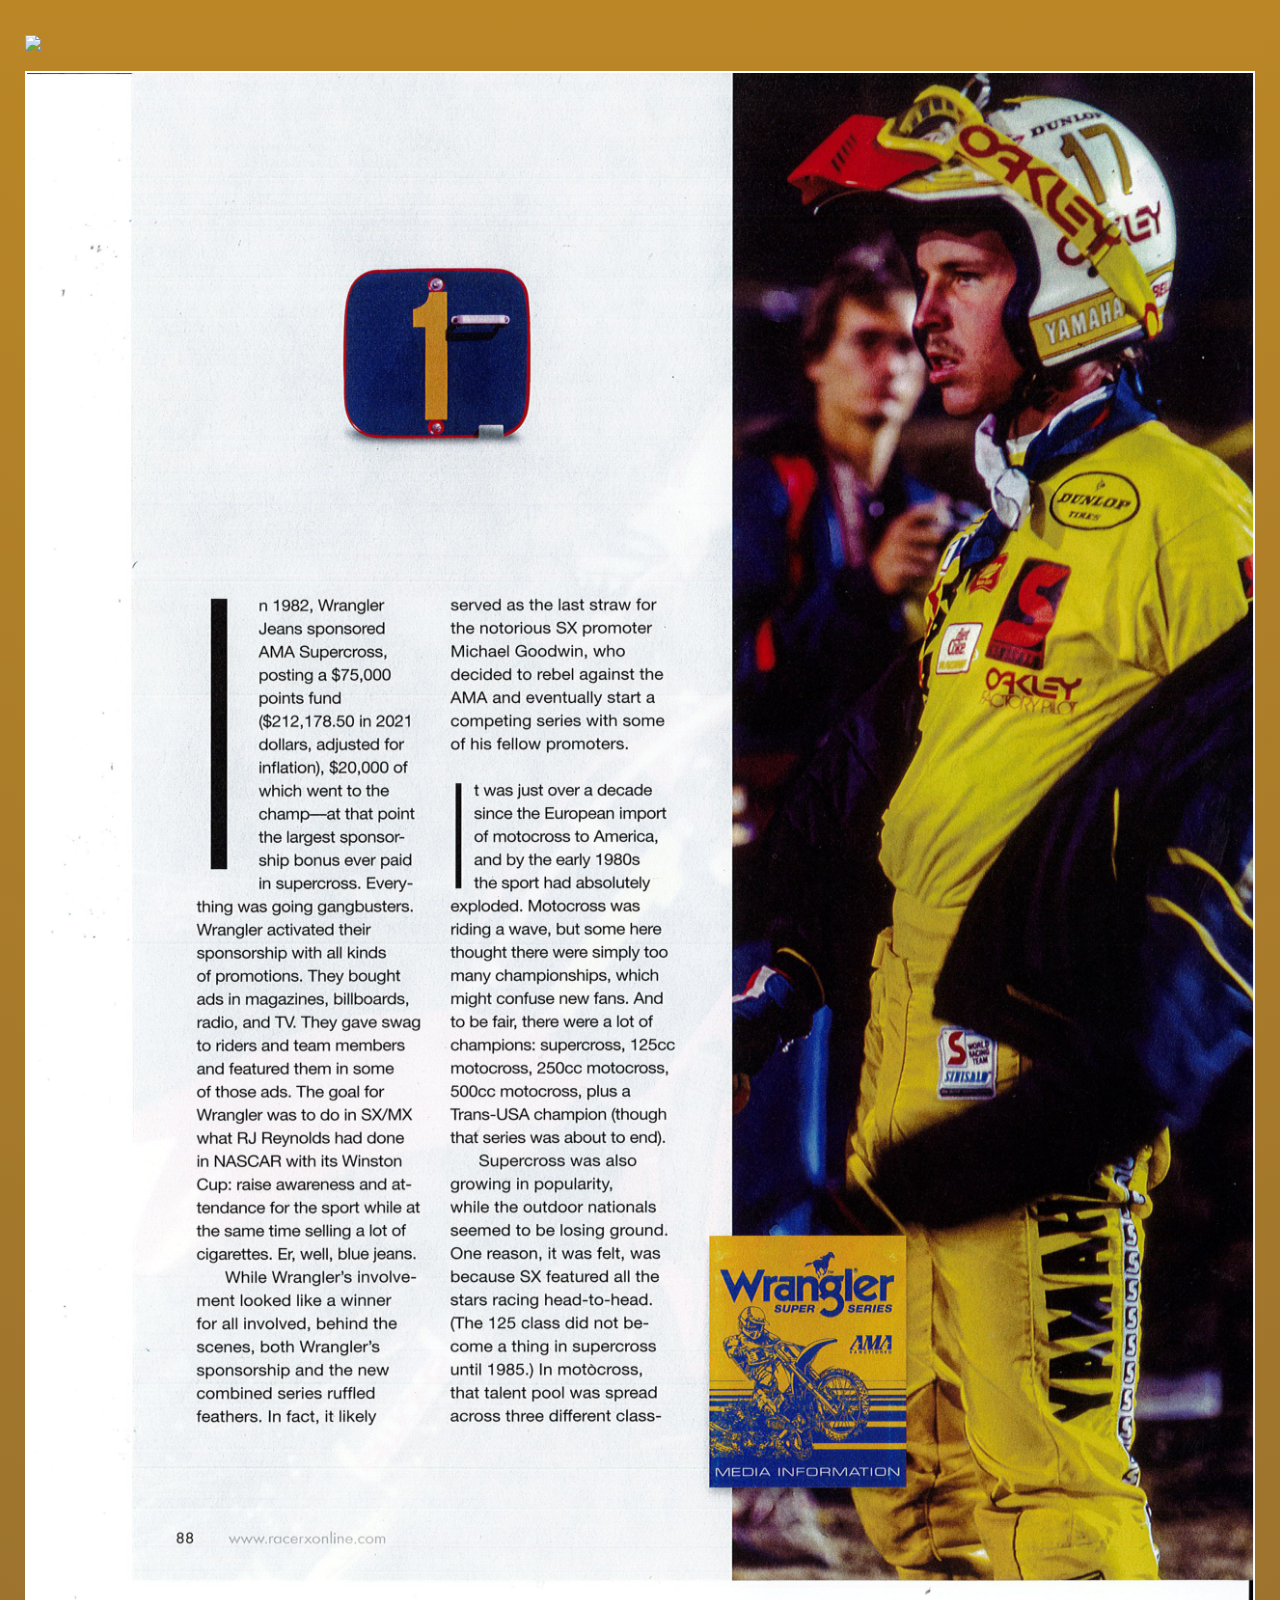
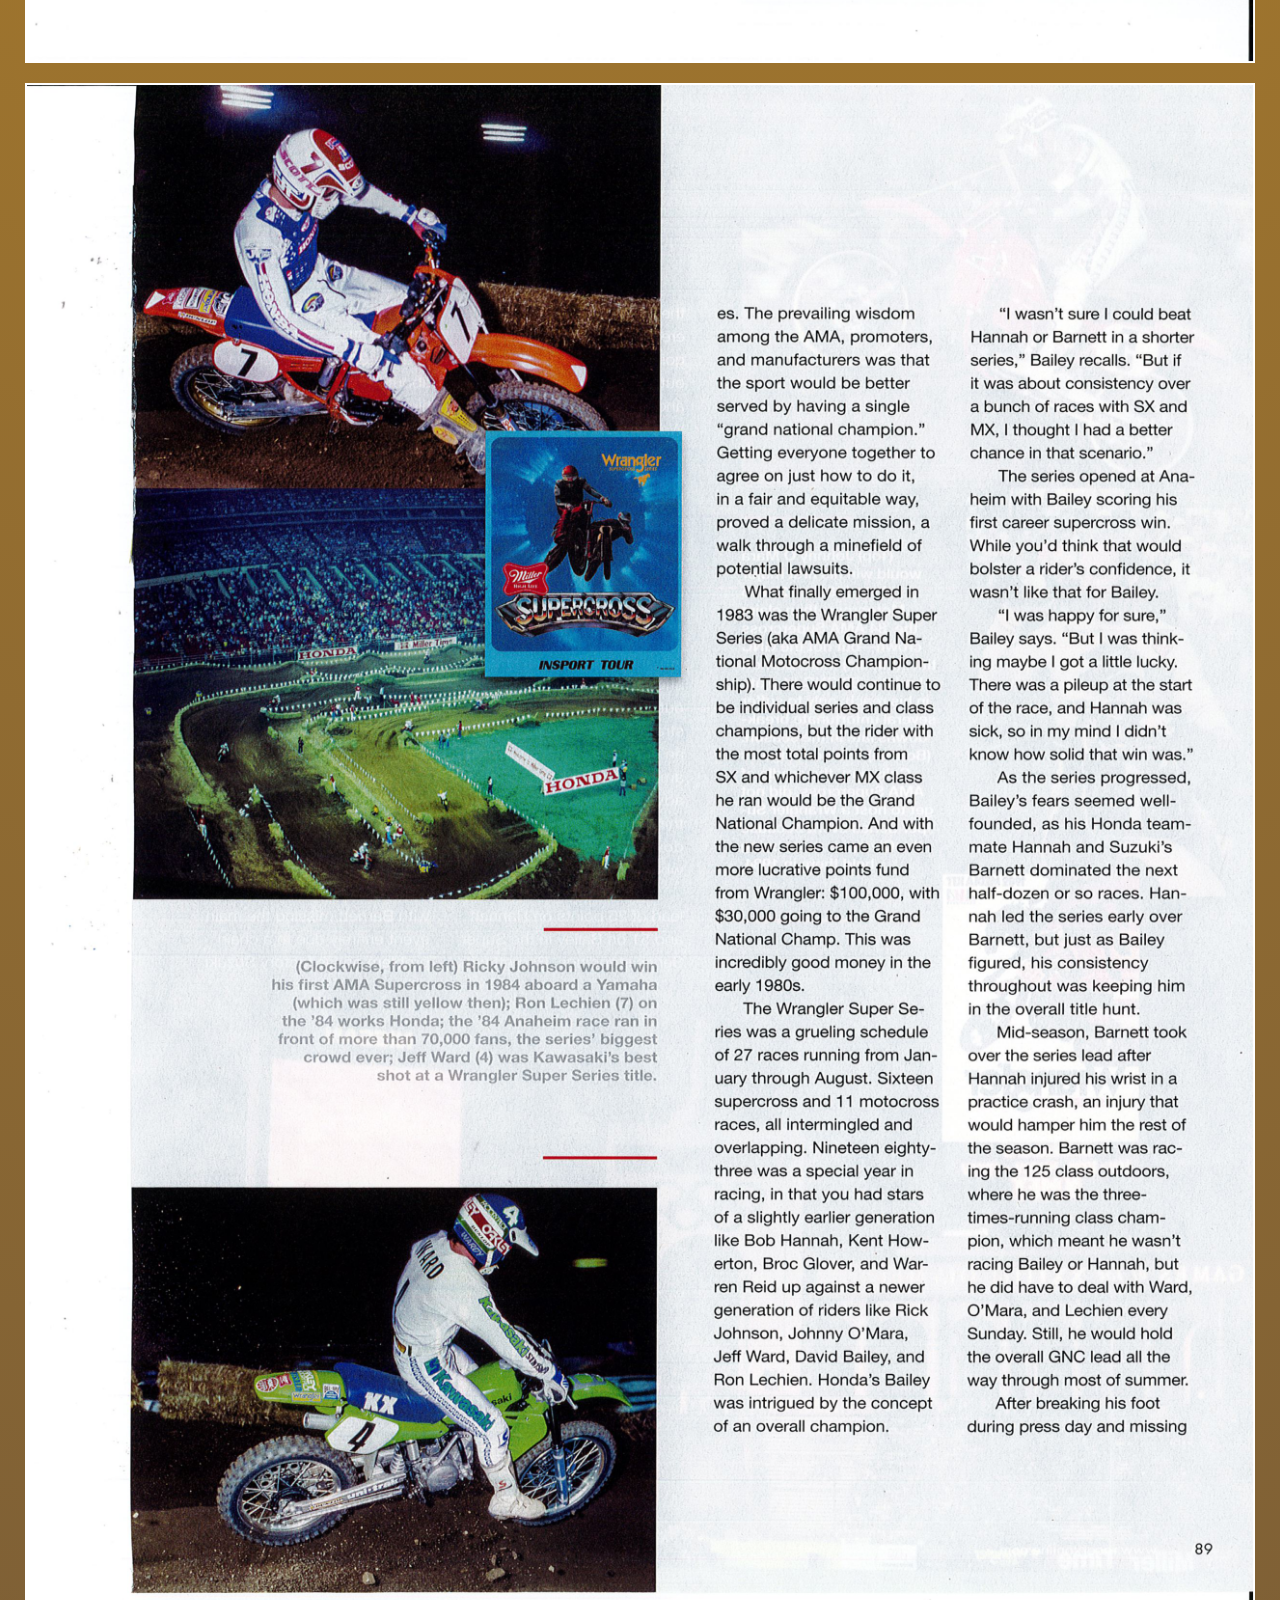
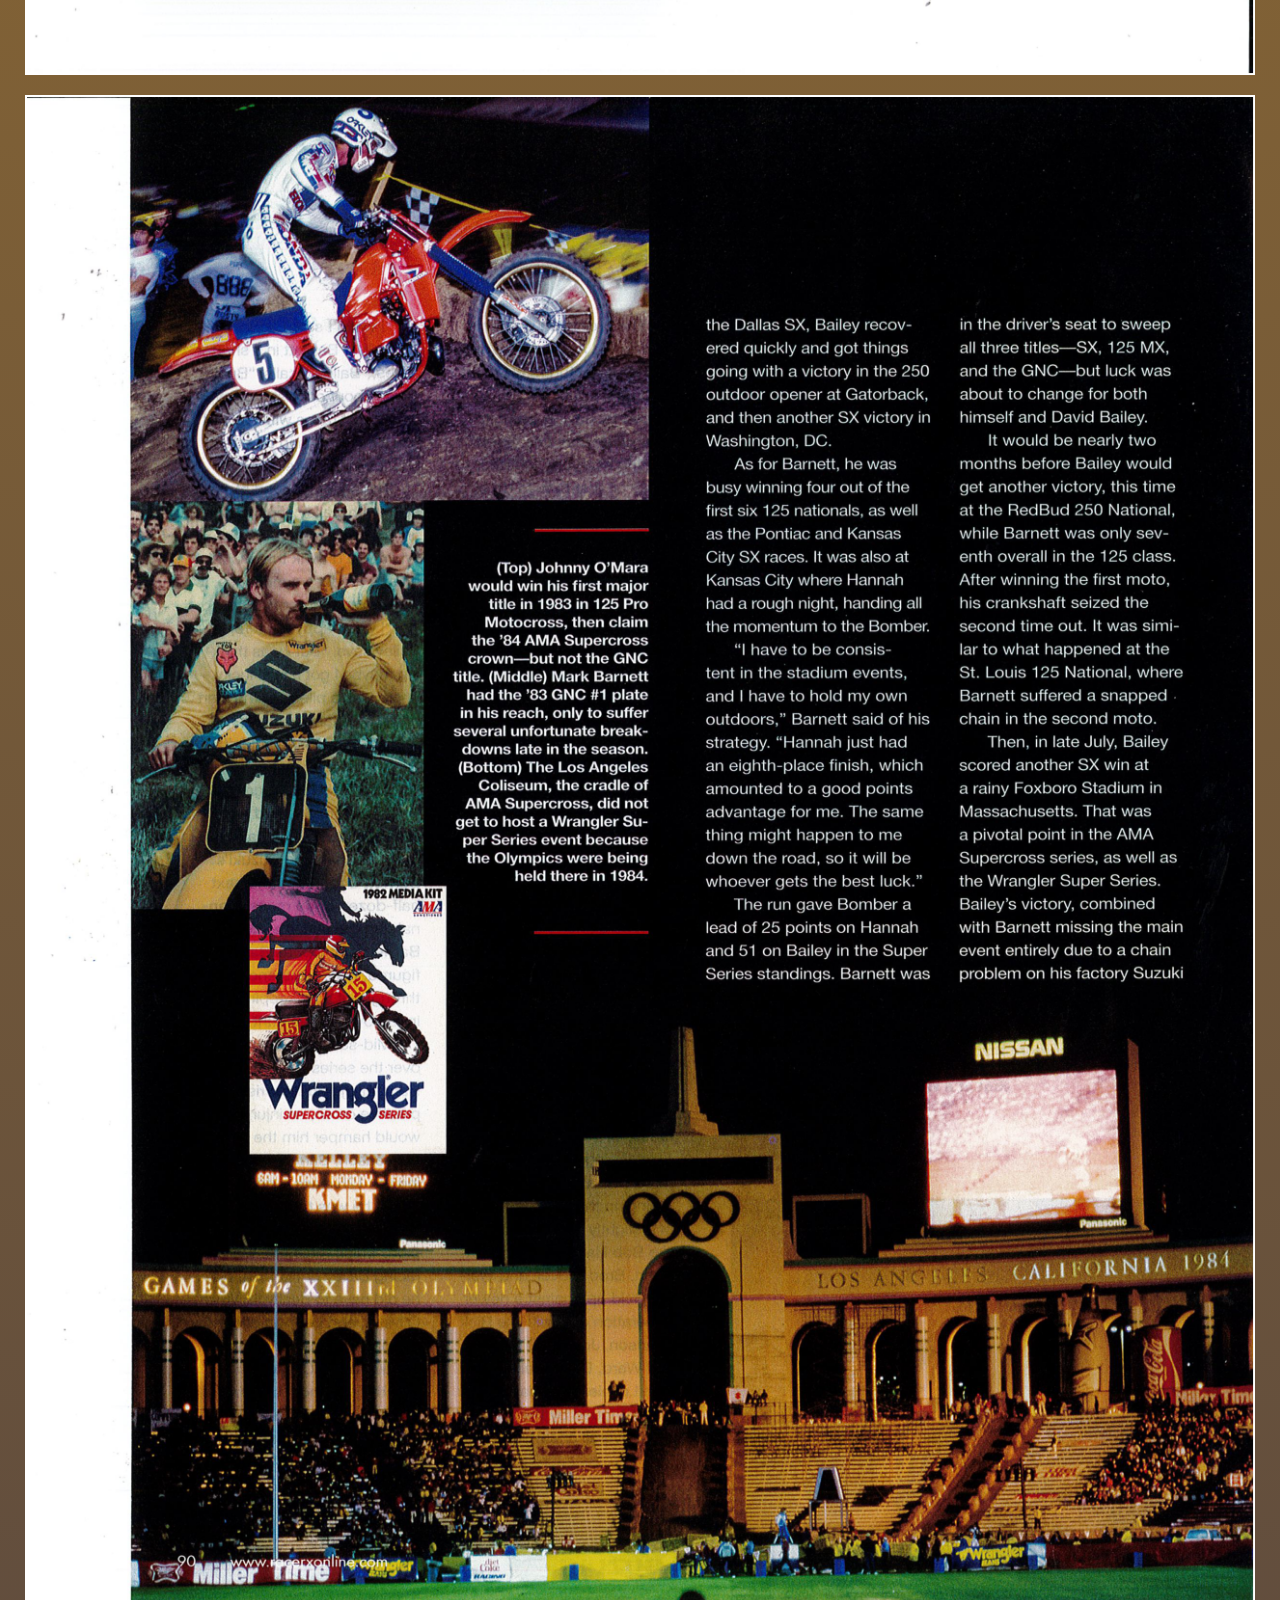
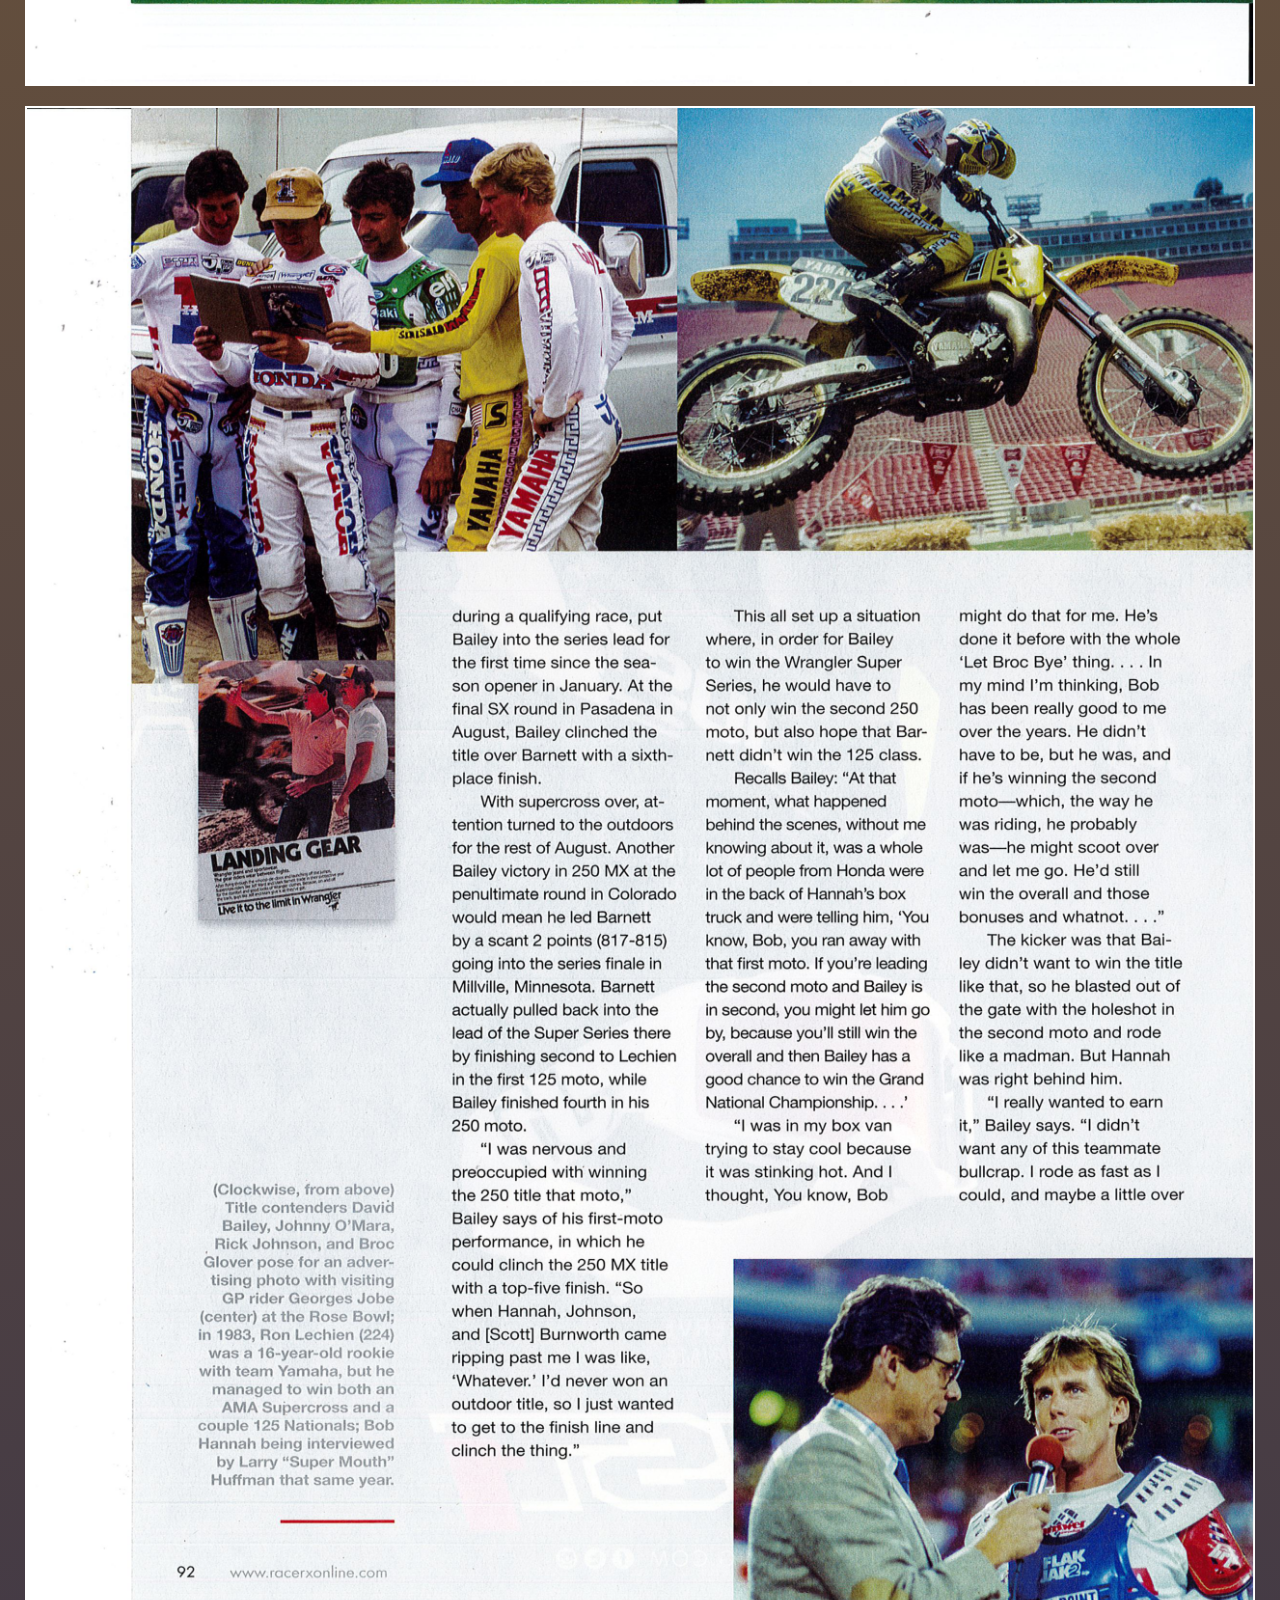
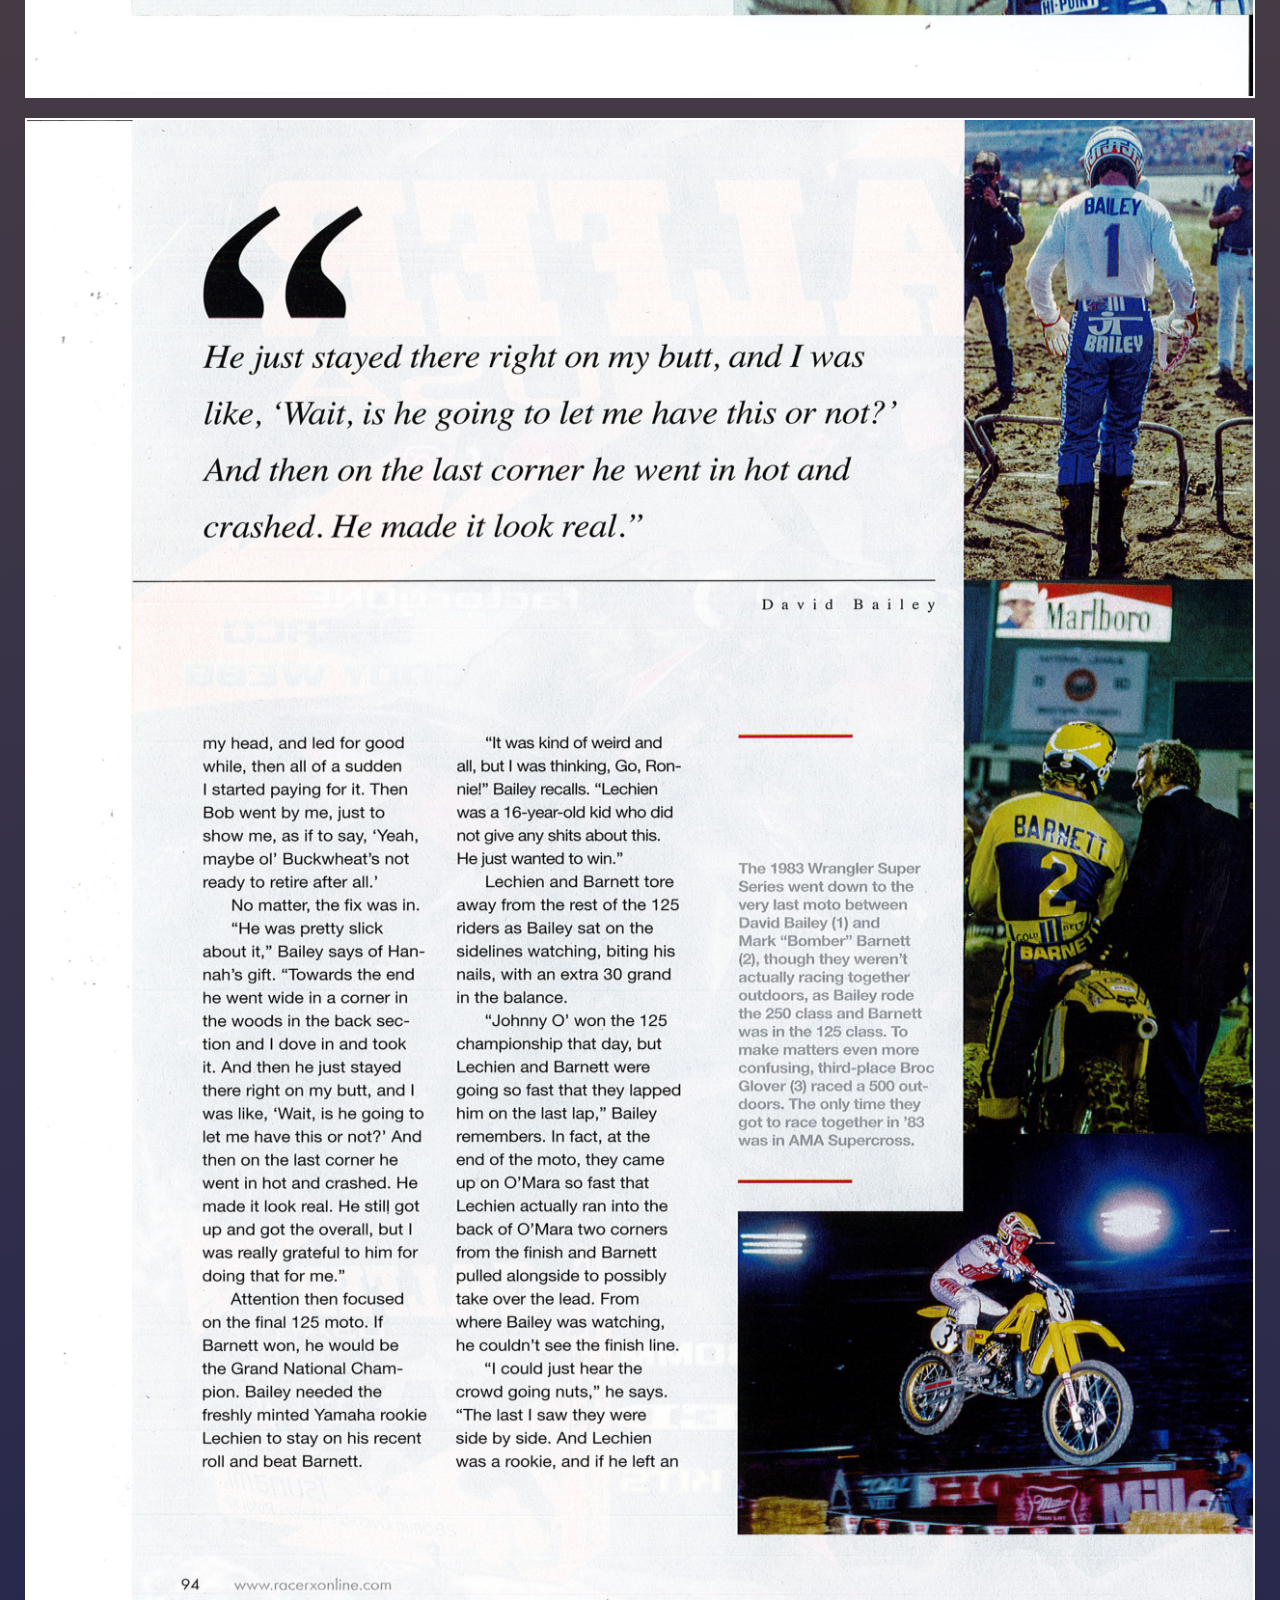
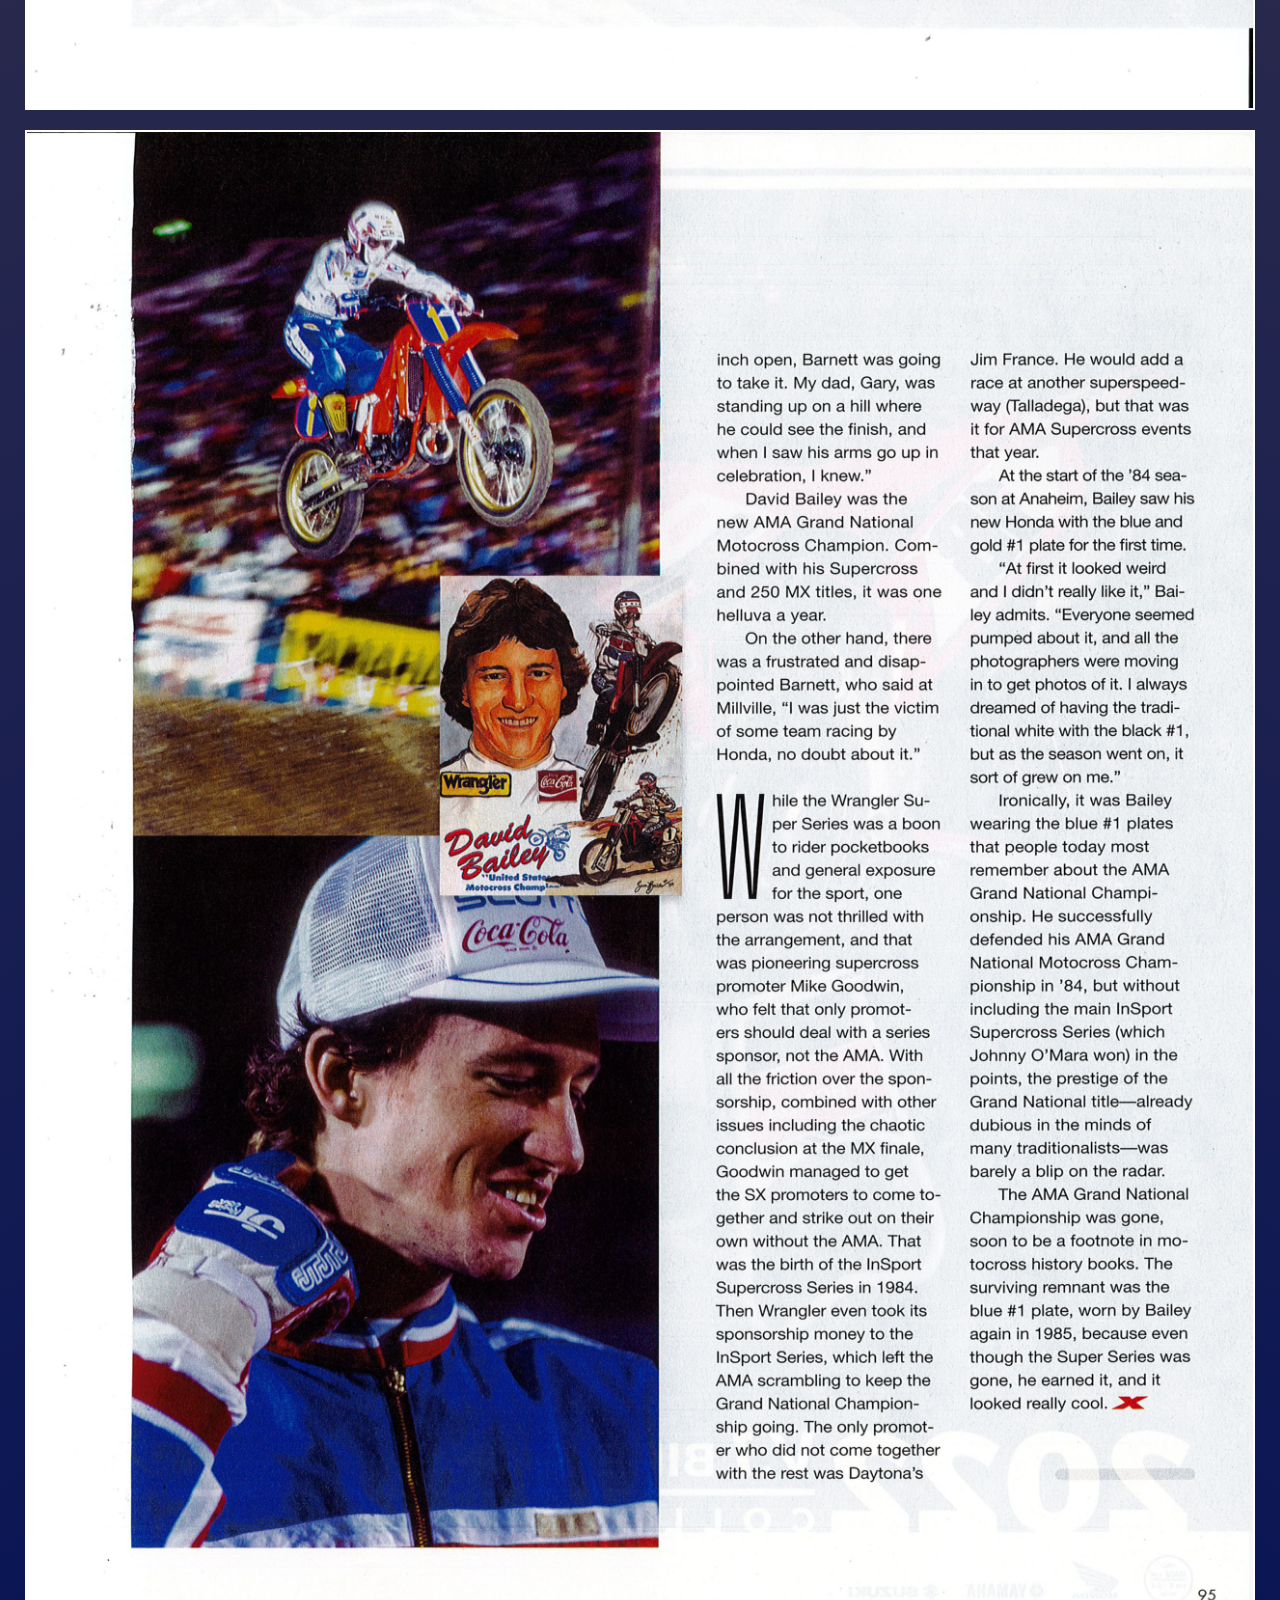
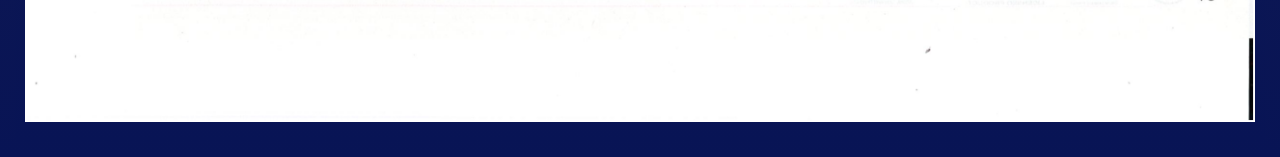
==== index.html @ da07538b "Possibly fixed background" ====
<!DOCTYPE html>
<html>


<head>
    <link rel="stylesheet" type="text/css" href="style.css">
    <meta name="viewport" content="width=device-width, initial-scale=1.0, viewport-fit=cover">
</head>

<body>
    <div class="image-container" id="imageContainer">
        <!-- <iframe src="Images/ScannedArticle.pdf" frameborder="0" width="100%" height="600px"></iframe> -->
        <img src="Images/ScannedArticle.png" loading="eager">
        <img src="Images/ScannedArticle-2.png" loading="eager">
        <img src="Images/ScannedArticle-4.png" loading="eager">
        <img src="Images/ScannedArticle-3.png" loading="lazy">
        <img src="Images/ScannedArticle-5.png" loading="lazy">
        <img src="Images/ScannedArticle-6.png" loading="lazy">
        <img src="Images/ScannedArticle-7.png" loading="lazy">
    </div>

</body>
---- style.css ----
/*make it so there are borders, and if it is used on computers, make it change the width if the pixels wide is greater than the pixels vert*/
html {
    font-size: 160%;
    font-family: Avenir, 'Open Sans', Helvetica;
    color: black;
    background: linear-gradient(to bottom, #BA8626, #081455);
    margin: 0;
    padding: 0;
}

body {
    margin: 15px;
    padding: 10px;
    display: flex;
    background: linear-gradient(to bottom, #BA8626, #081455);

}

.image-container {
    display: flex;
    flex-direction: column;
    width: 100%;
    align-items: center;

}

.image-container img {
    width: 100%;
    margin: 10px;
    /* border-style: groove;
    border-color: aqua; */
}

h1,
h2 {
    margin: 0;
    line-height: 1.2;
    color: SteelBlue;
    font-weight: 100;
}

h1 {
    font-size: 300%;
    text-align: center;
}

h2 {
    font-size: 120%;
    border-bottom: 2px solid;
    padding-bottom: 1rem;
}

* {
    box-sizing: border-box;
}
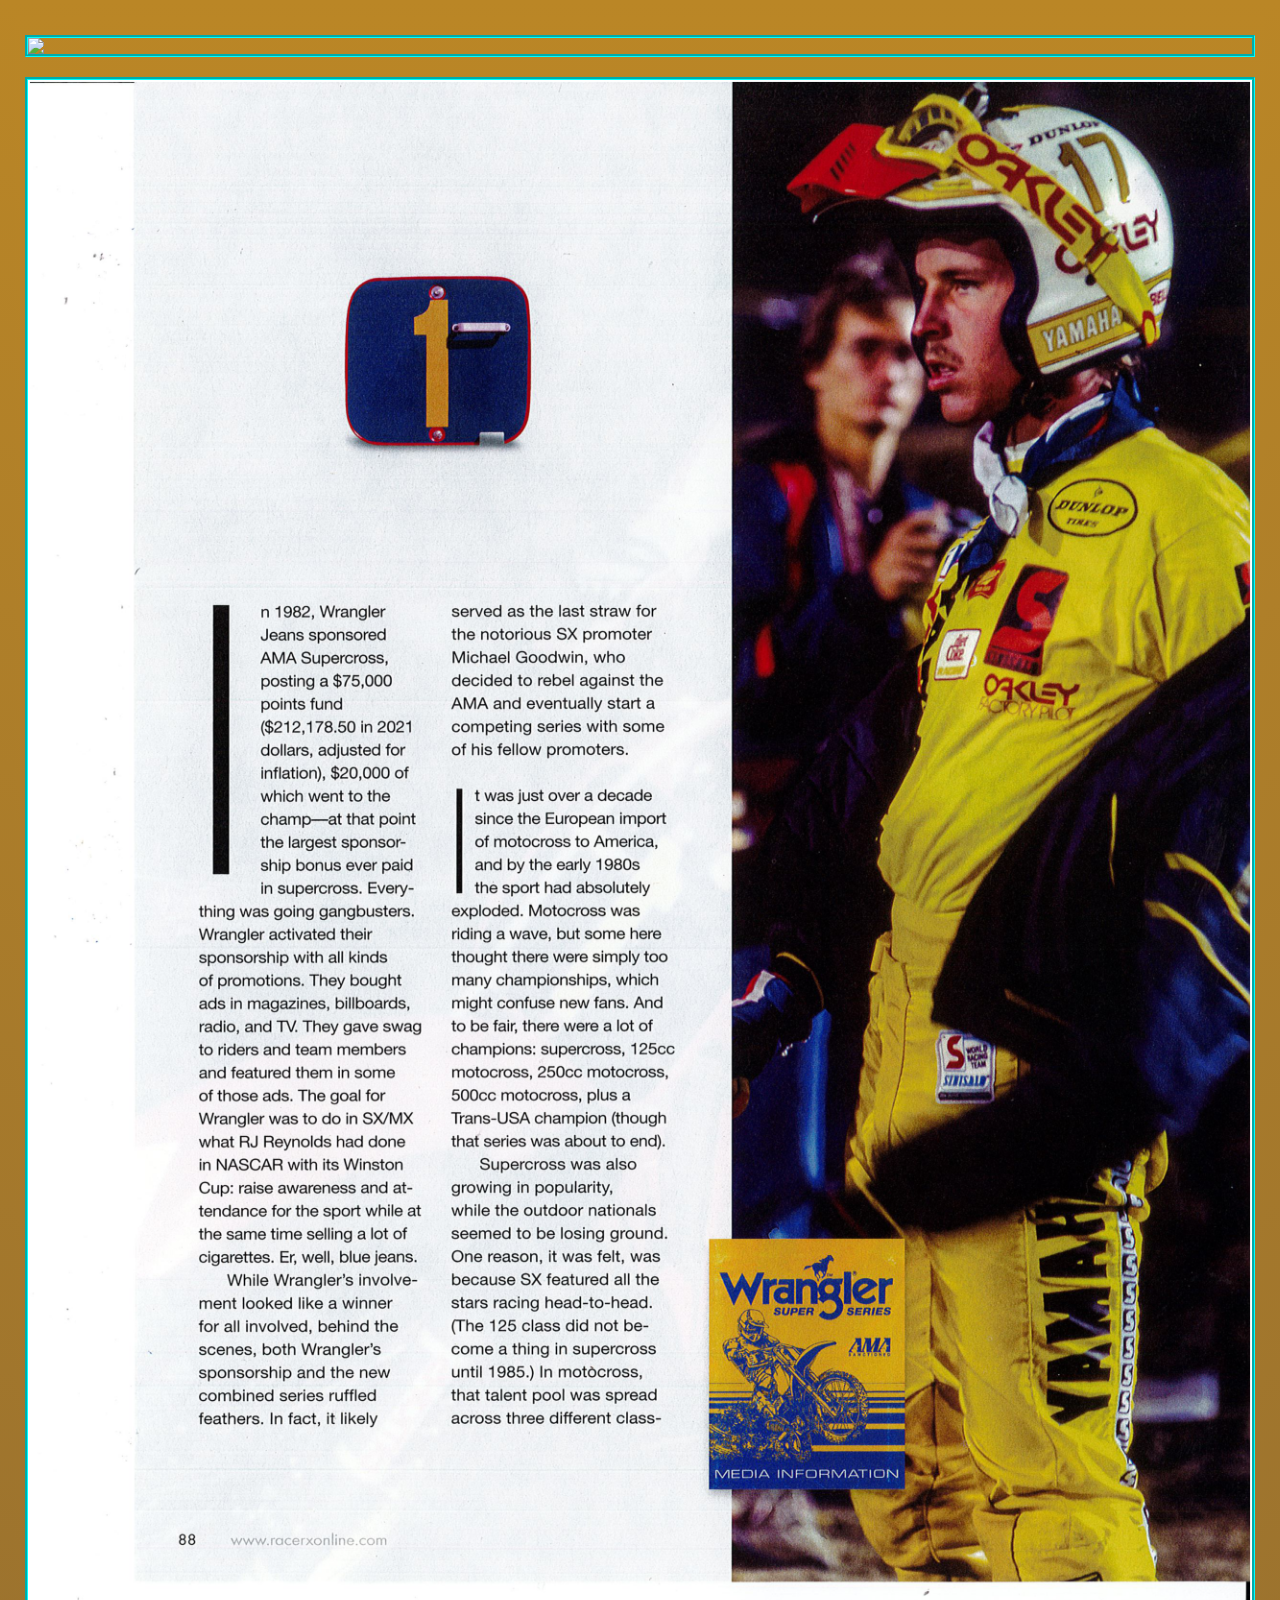
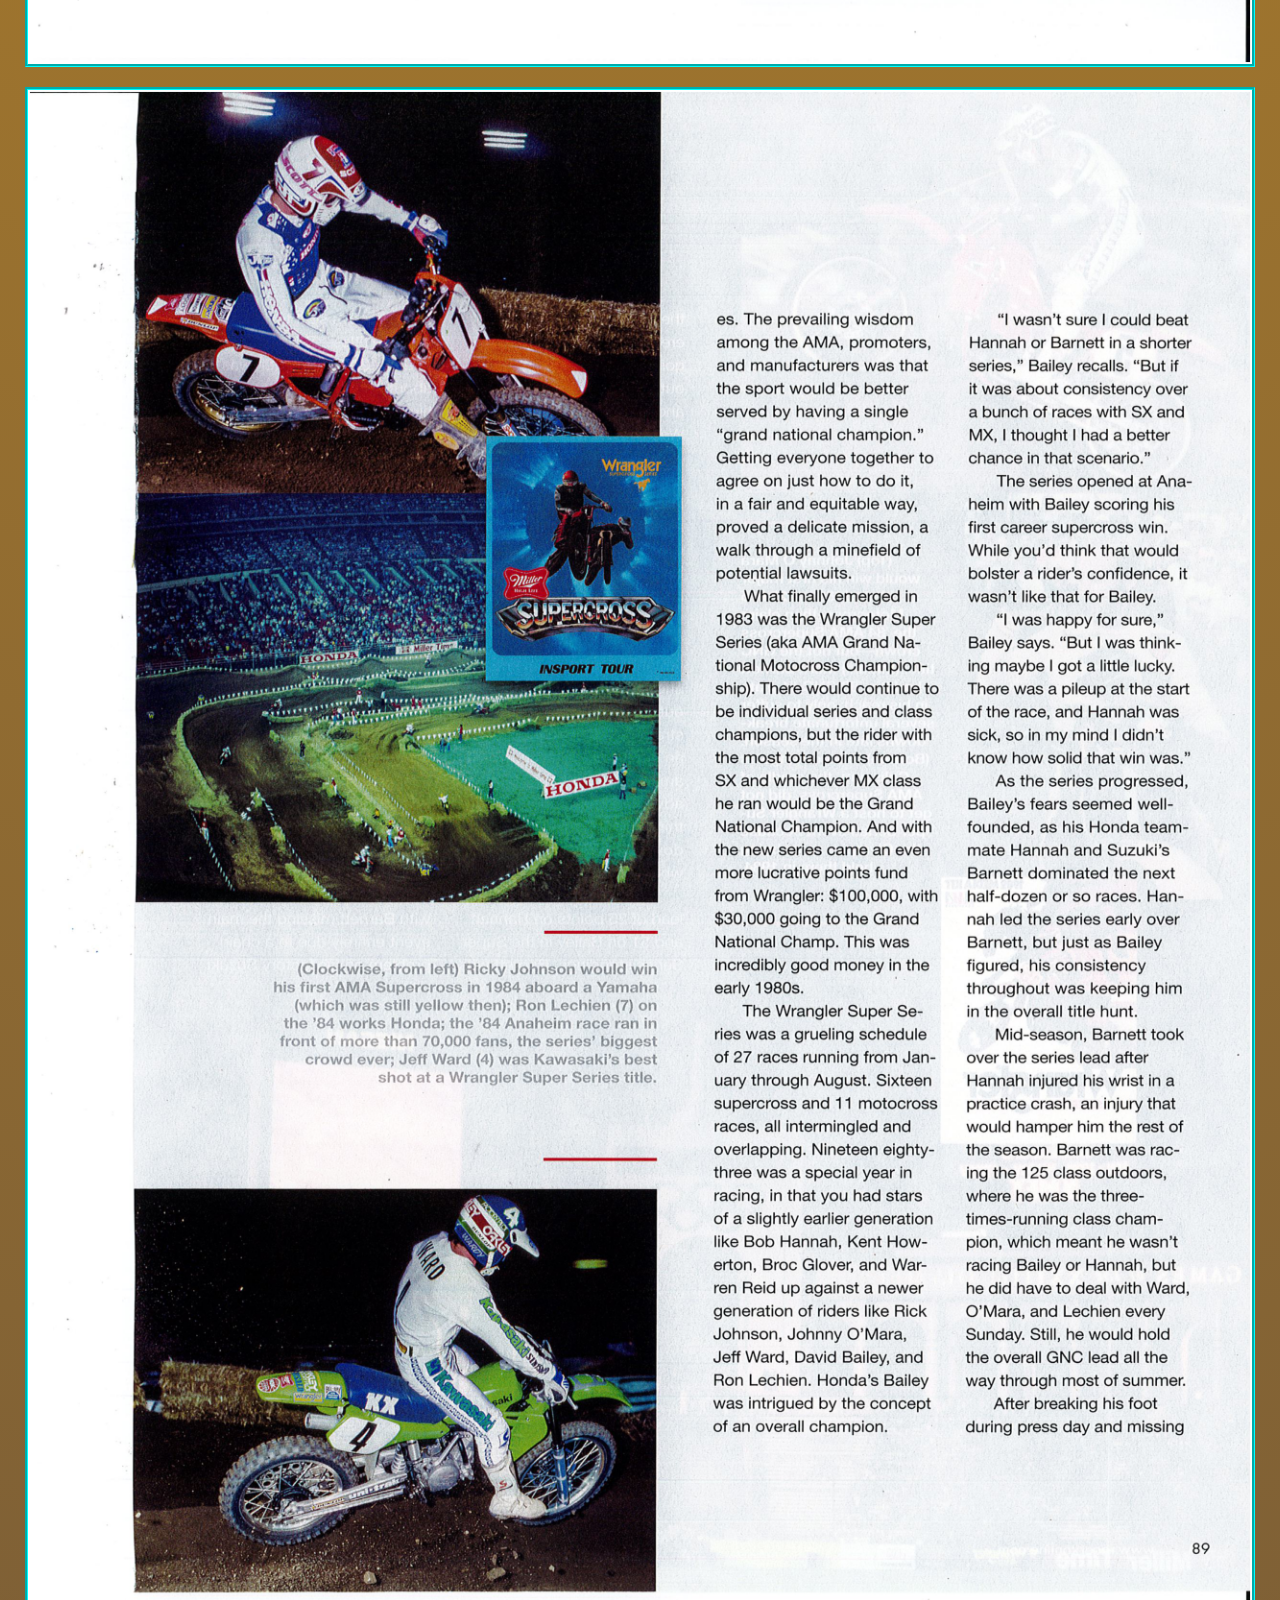
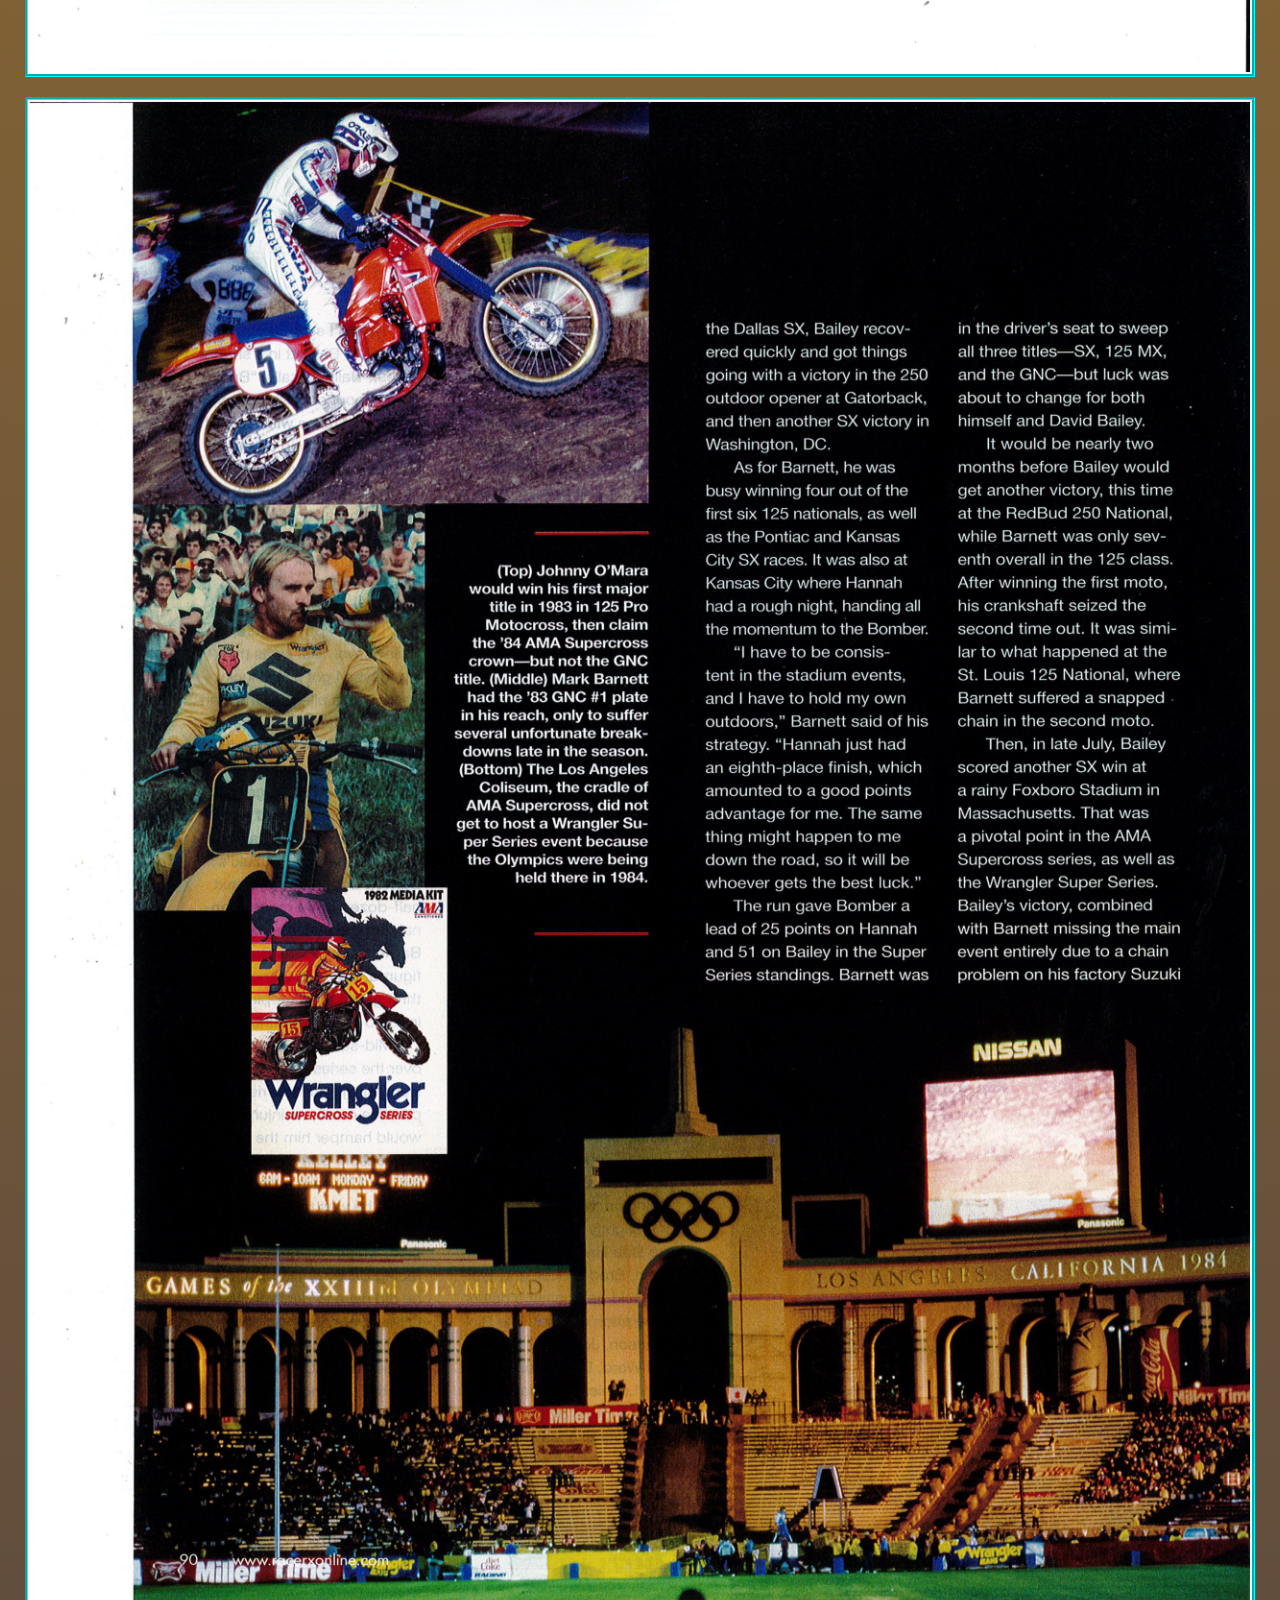
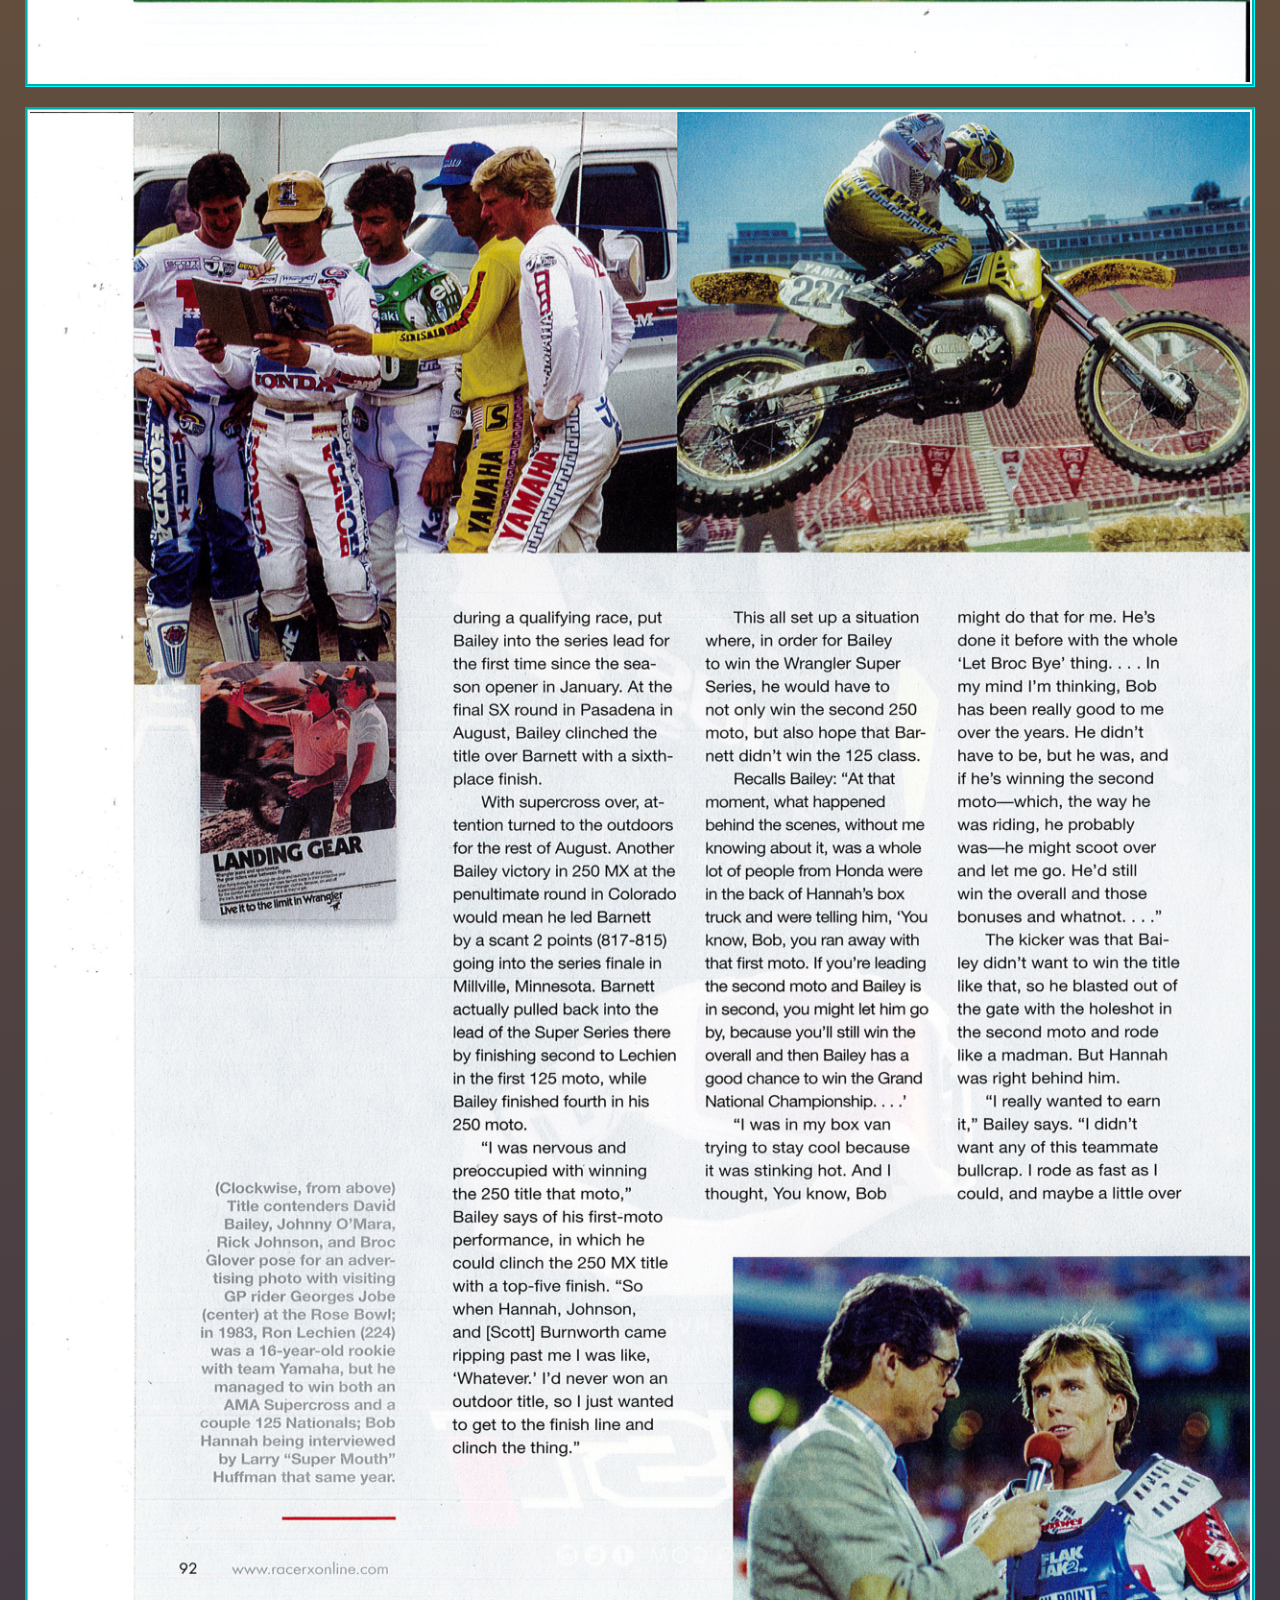
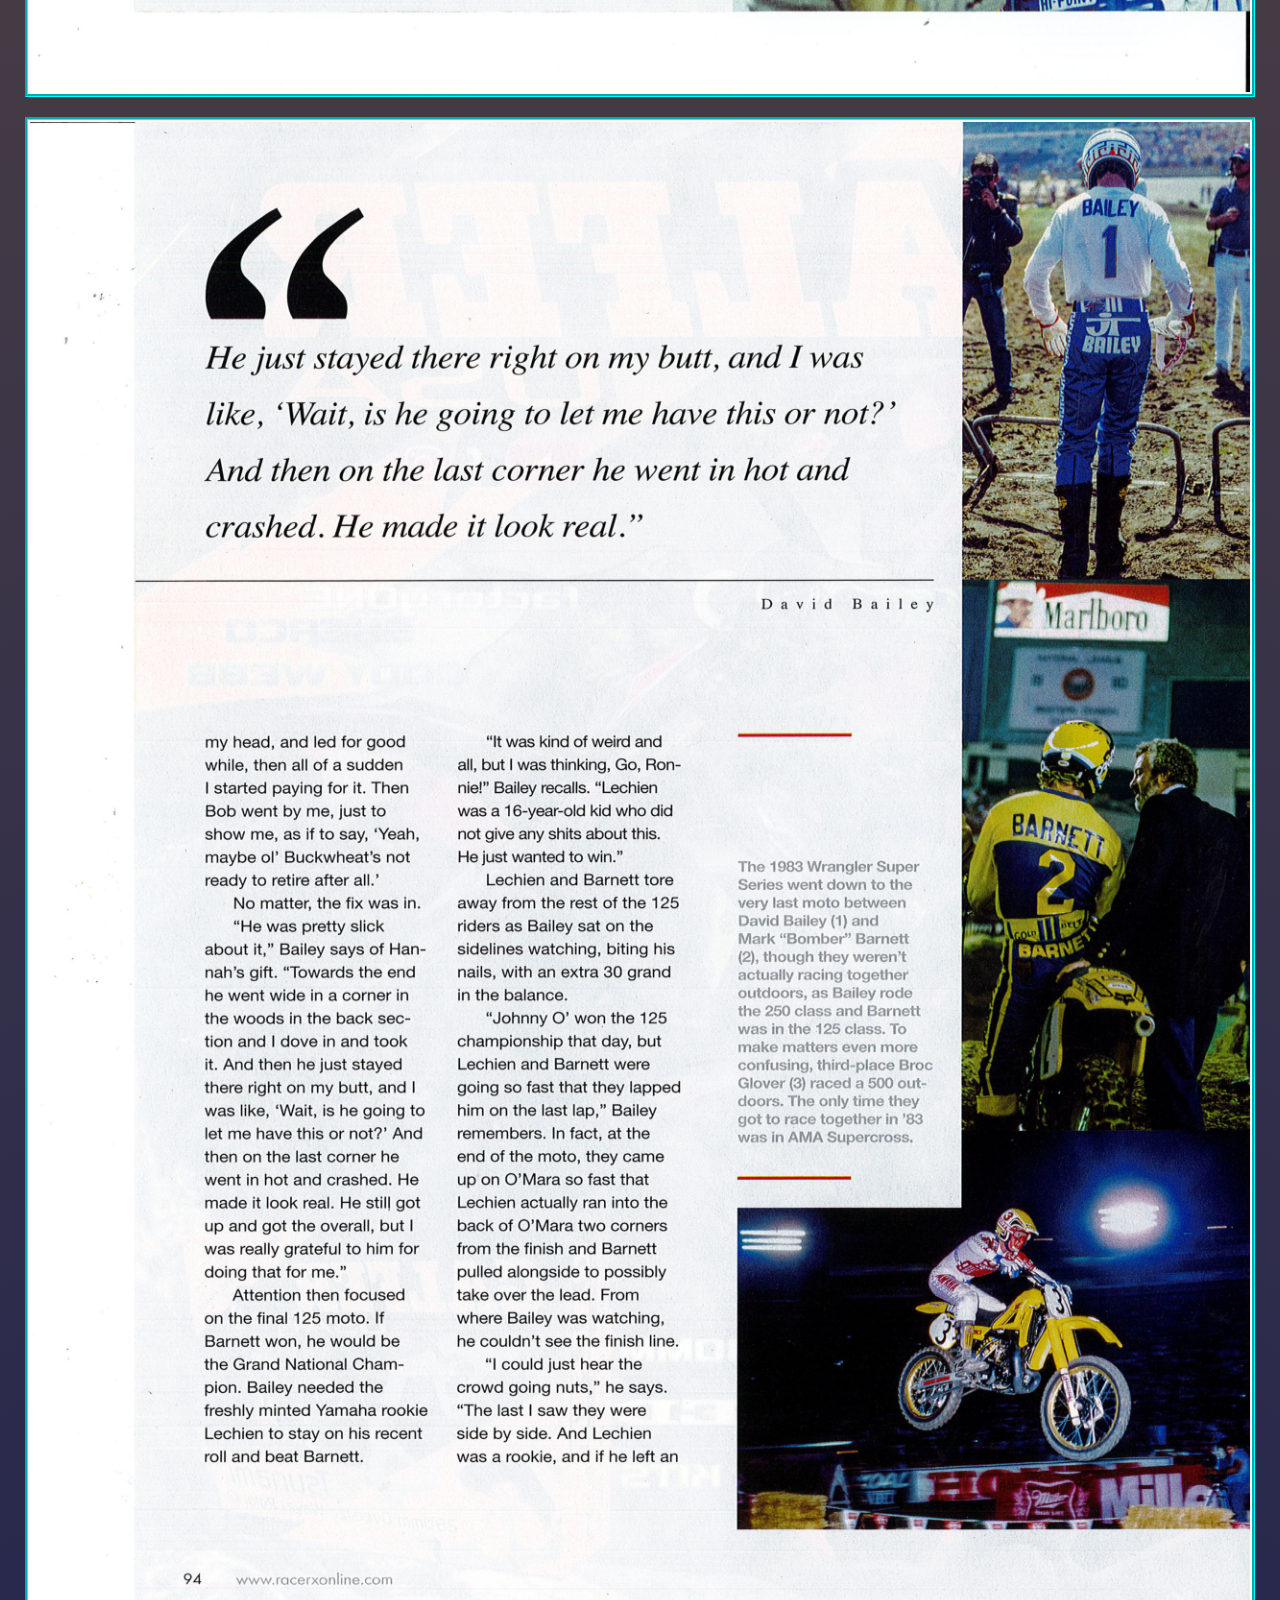
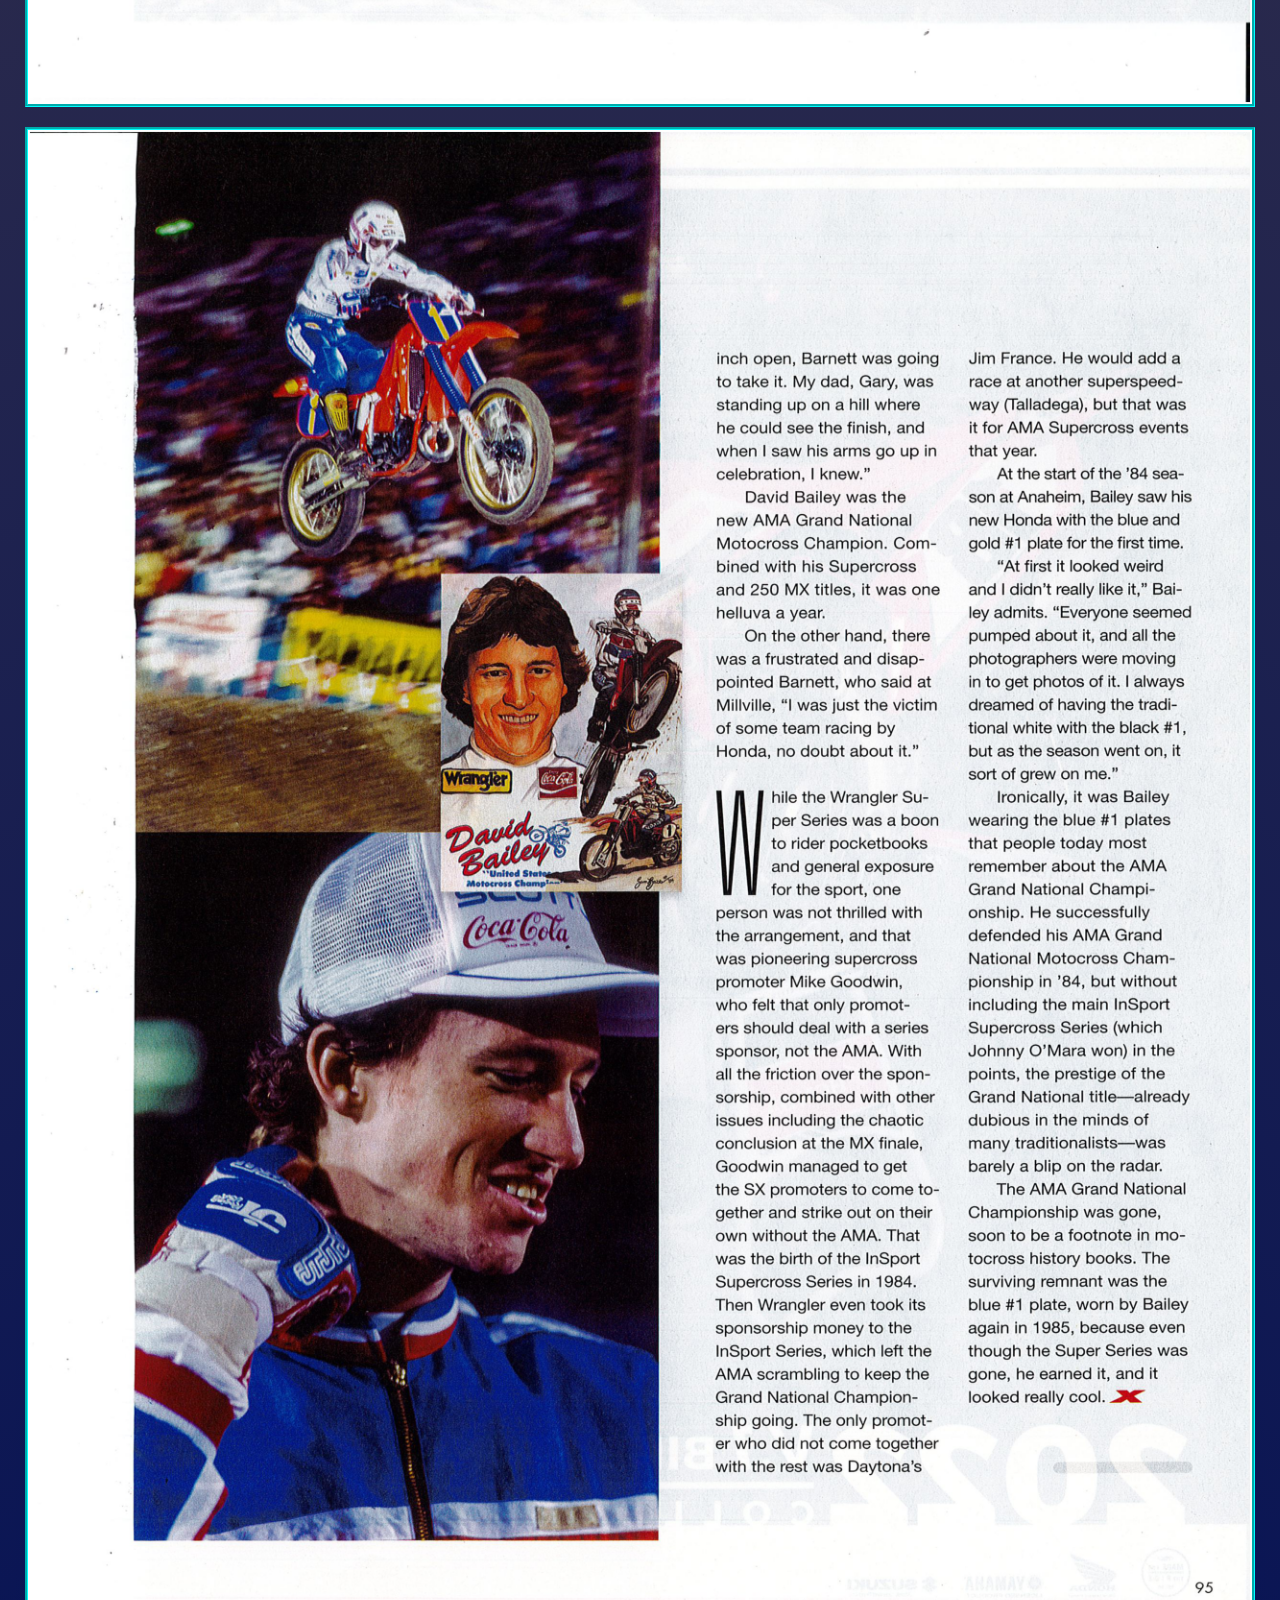
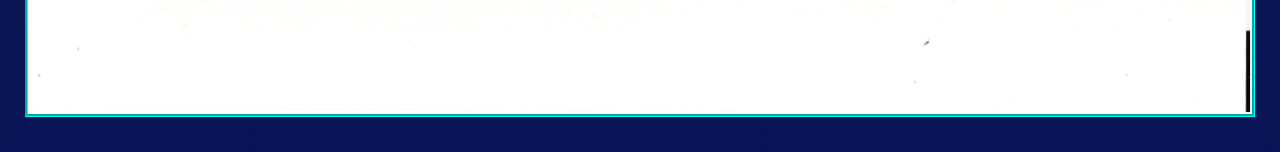
==== commit e642e262: "now should work with gradient" ====
--- a/index.html
+++ b/index.html
@@ -4,7 +4,7 @@
 
 <head>
     <link rel="stylesheet" type="text/css" href="style.css">
-    <meta name="viewport" content="width=device-width, initial-scale=1.0, viewport-fit=cover">
+    <meta name="theme-color" content="linear-gradient(to bottom, #BA8626, #081455)">
 </head>
 
 <body>
--- a/style.css
+++ b/style.css
@@ -3,16 +3,16 @@
     font-size: 160%;
     font-family: Avenir, 'Open Sans', Helvetica;
     color: black;
-    background: linear-gradient(to bottom, #BA8626, #081455);
     margin: 0;
     padding: 0;
+    background: linear-gradient(to bottom, #BA8626, #081455);
 }
 
 body {
     margin: 15px;
     padding: 10px;
     display: flex;
-    background: linear-gradient(to bottom, #BA8626, #081455);
+    background: inherit;
 
 }
 
@@ -27,9 +27,10 @@
 .image-container img {
     width: 100%;
     margin: 10px;
-    /* border-style: groove;
-    border-color: aqua; */
+    border-style: groove;
+    border-color: aqua;
 }
+
 
 h1,
 h2 {
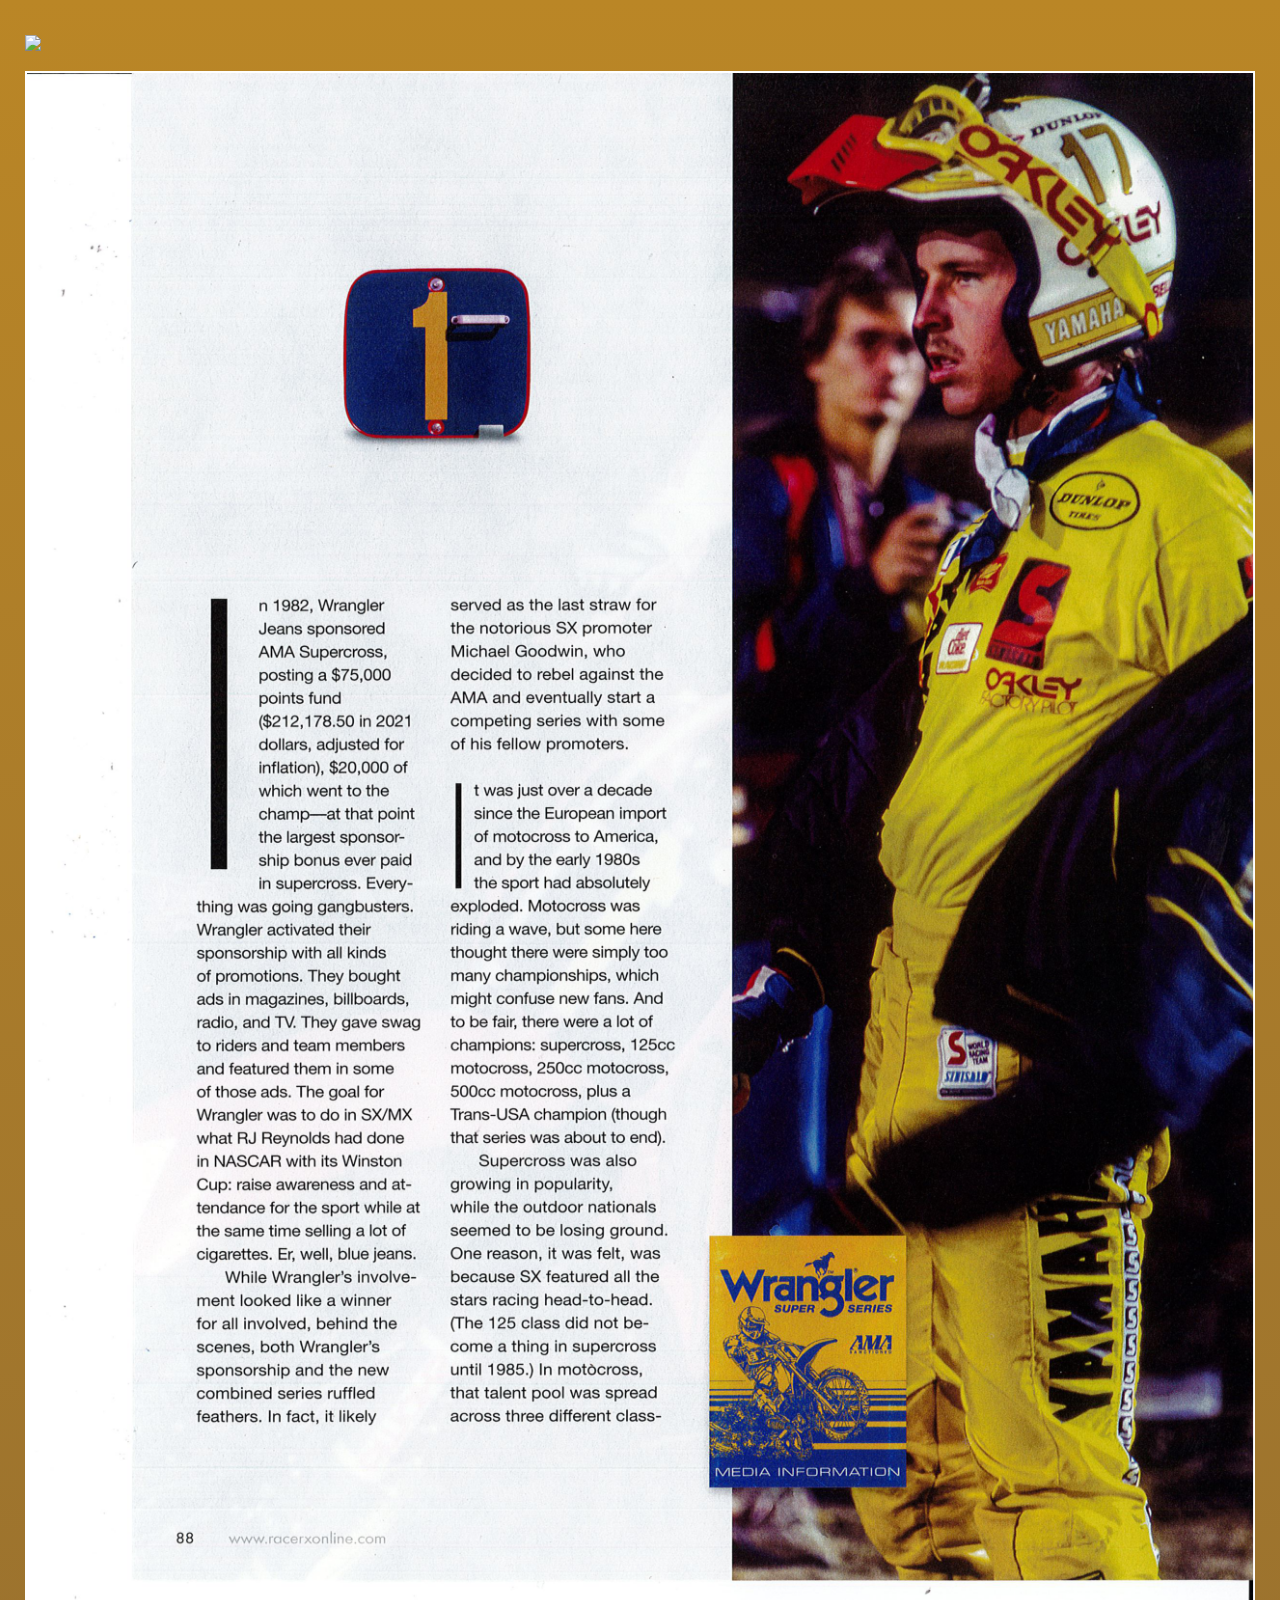
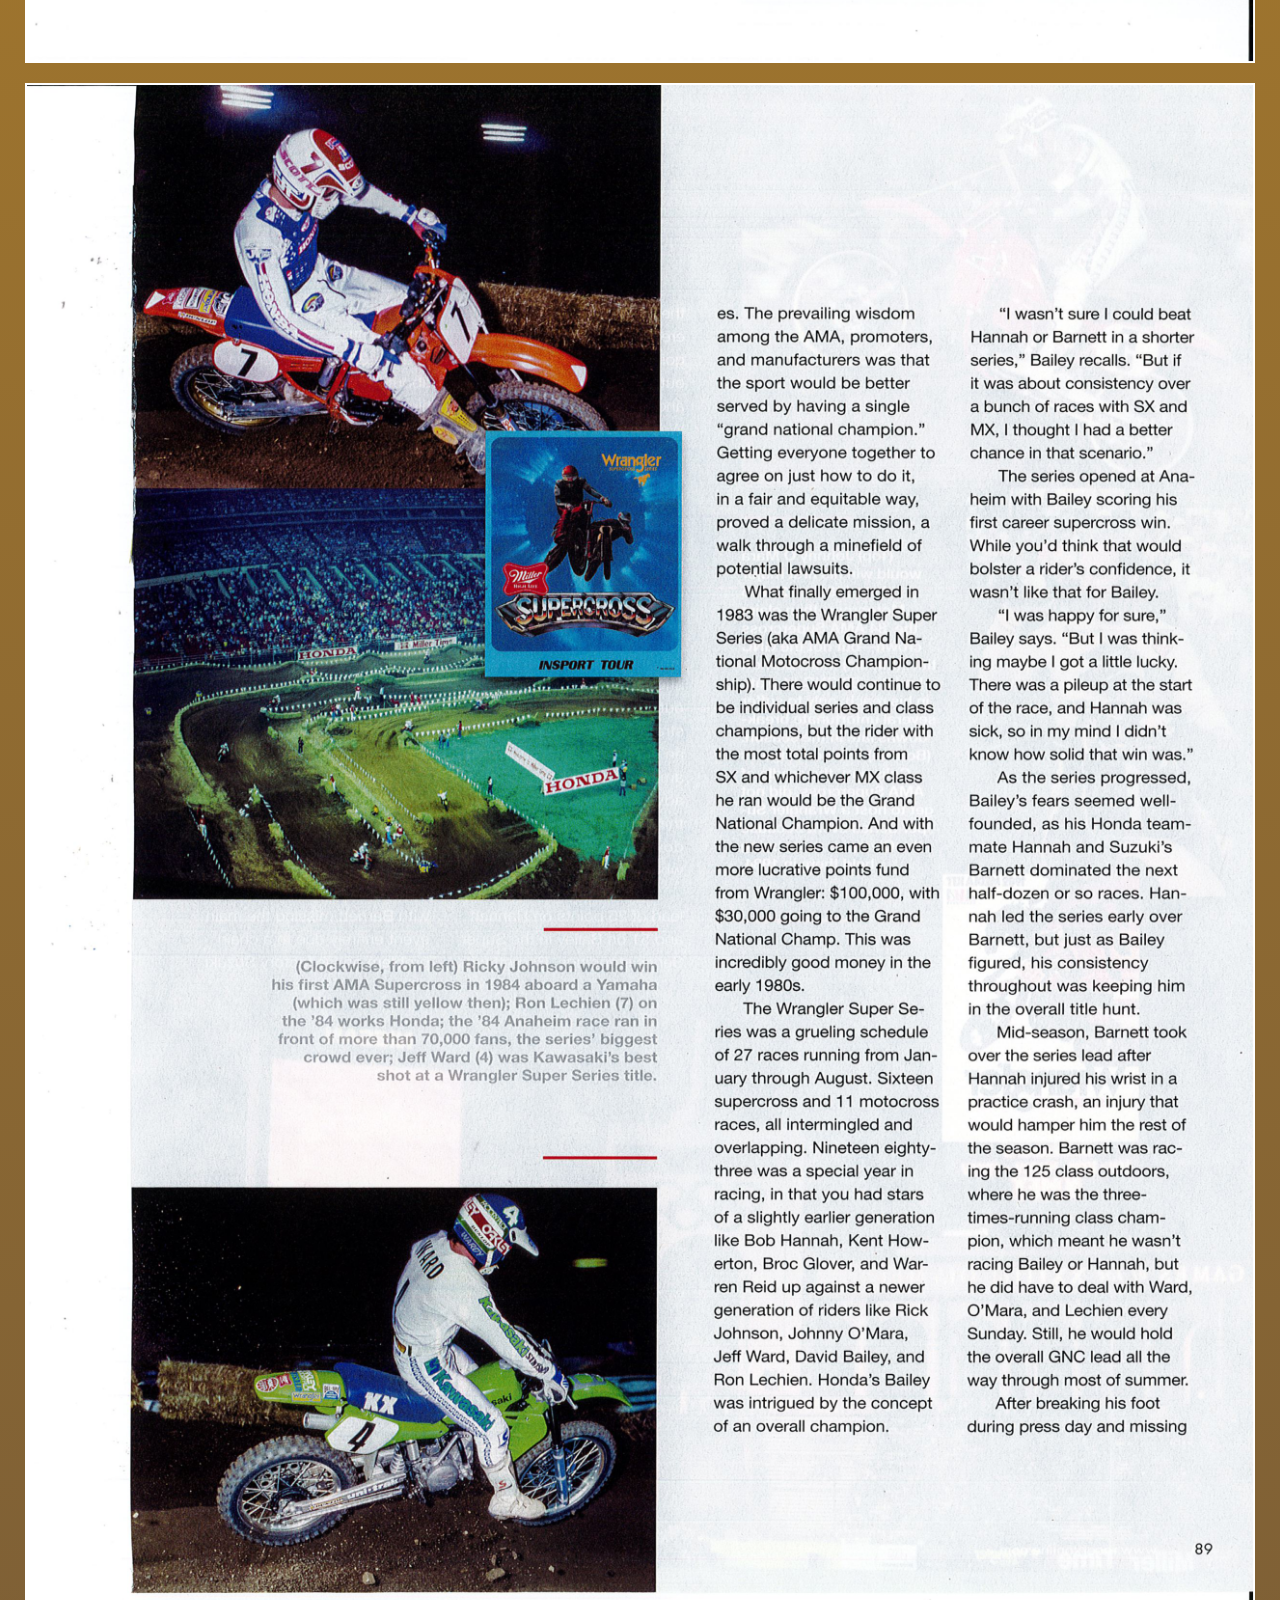
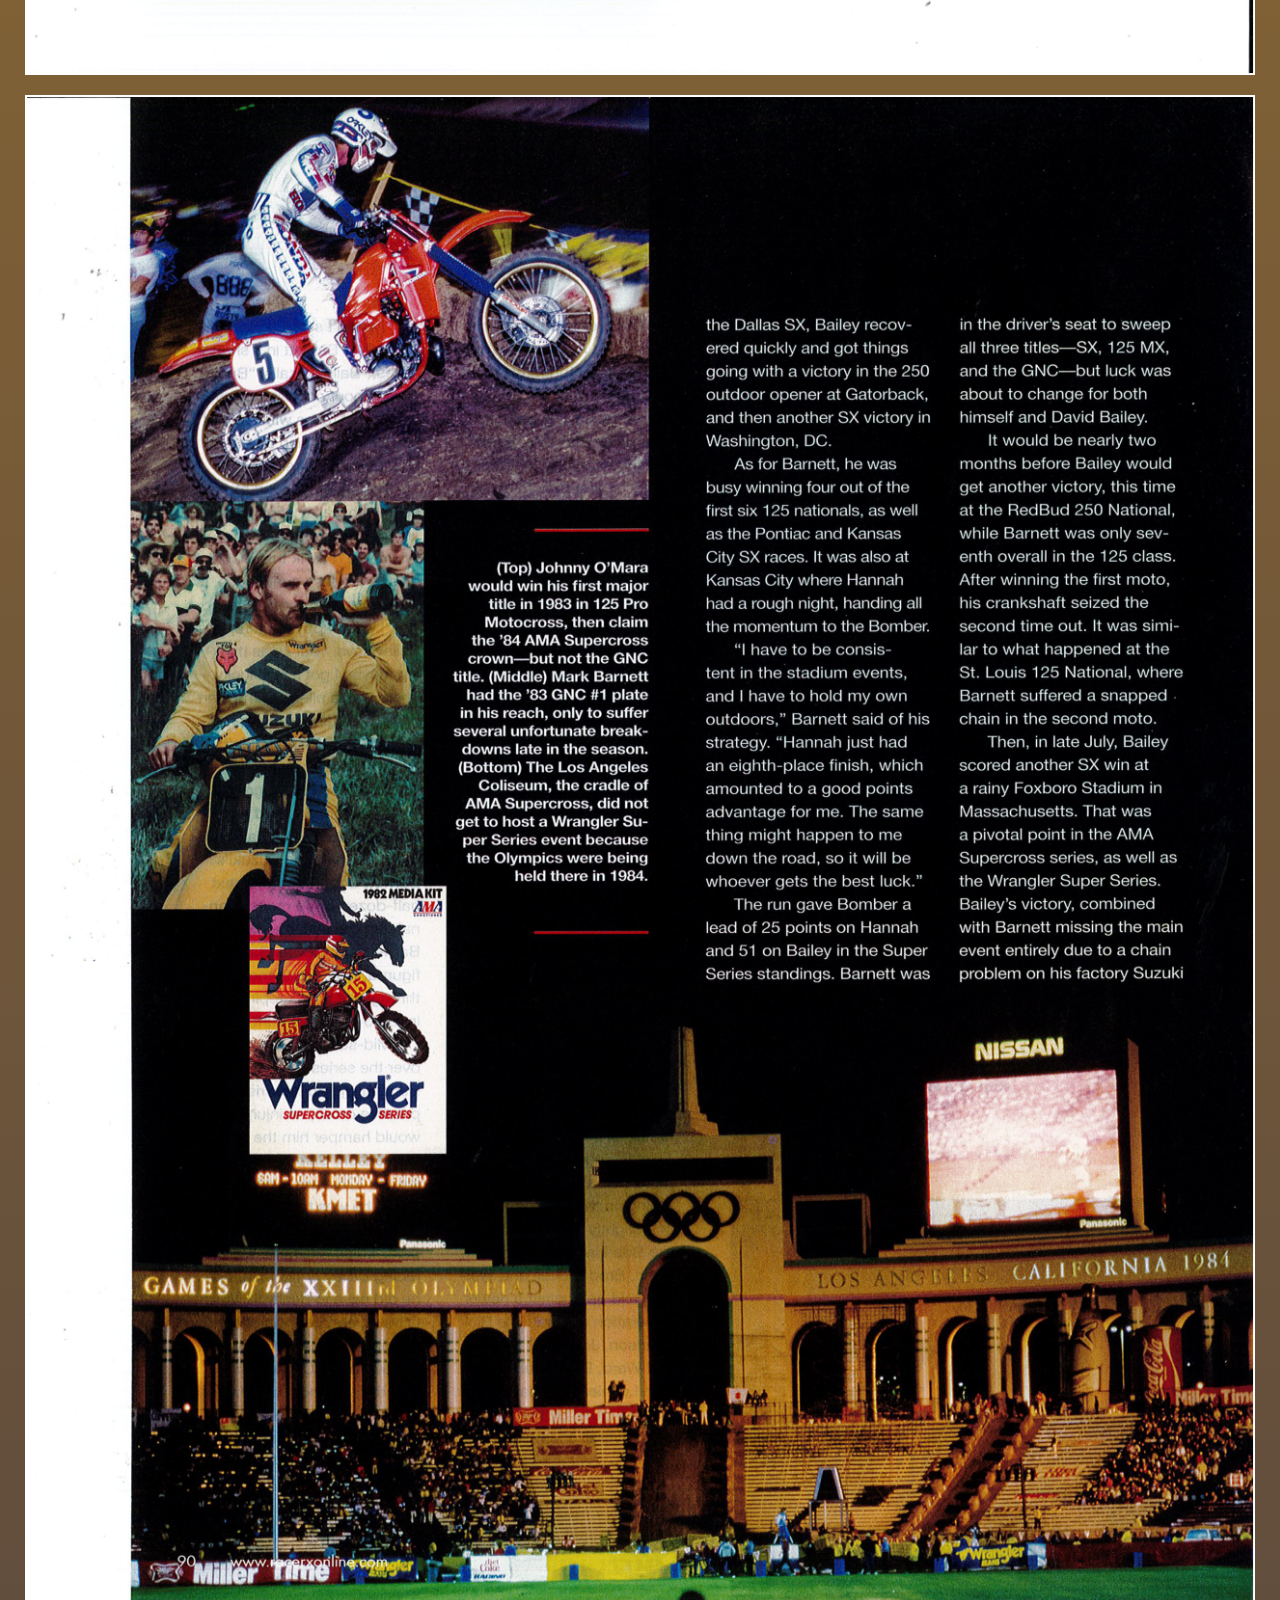
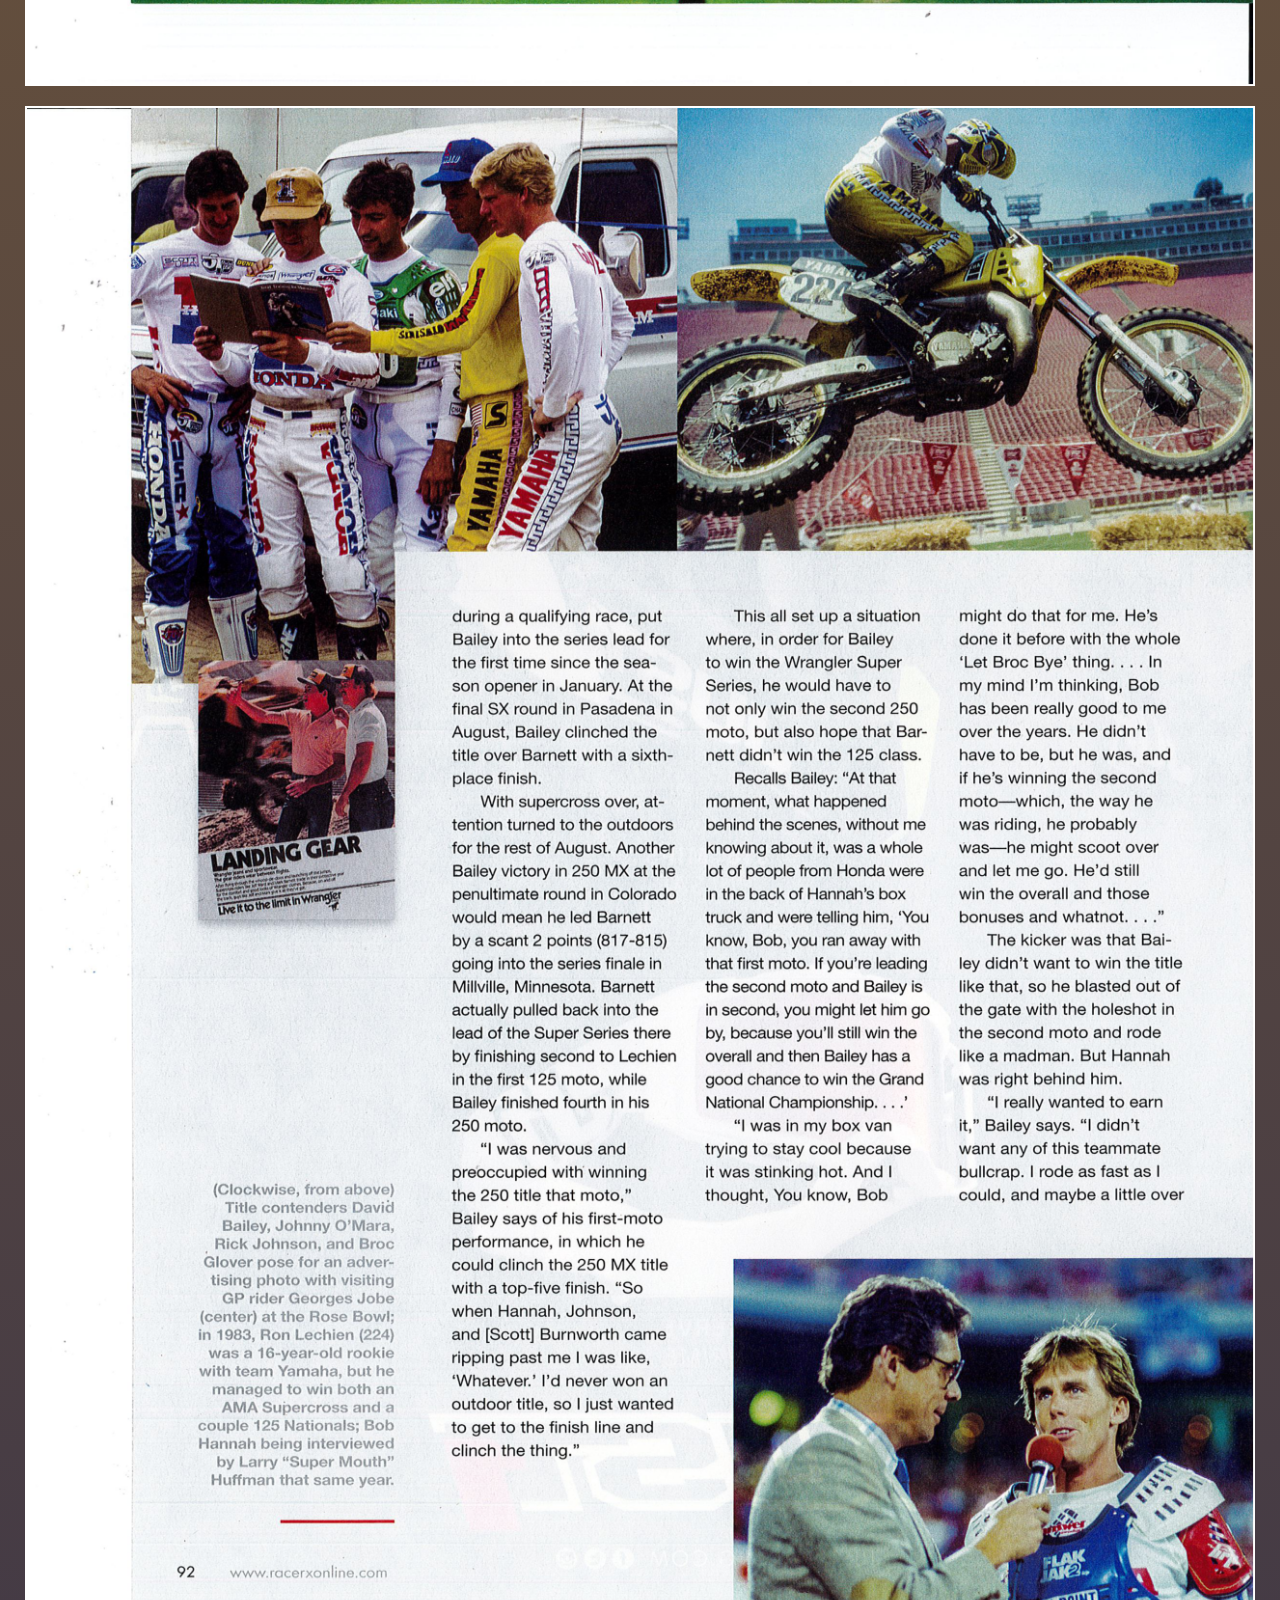
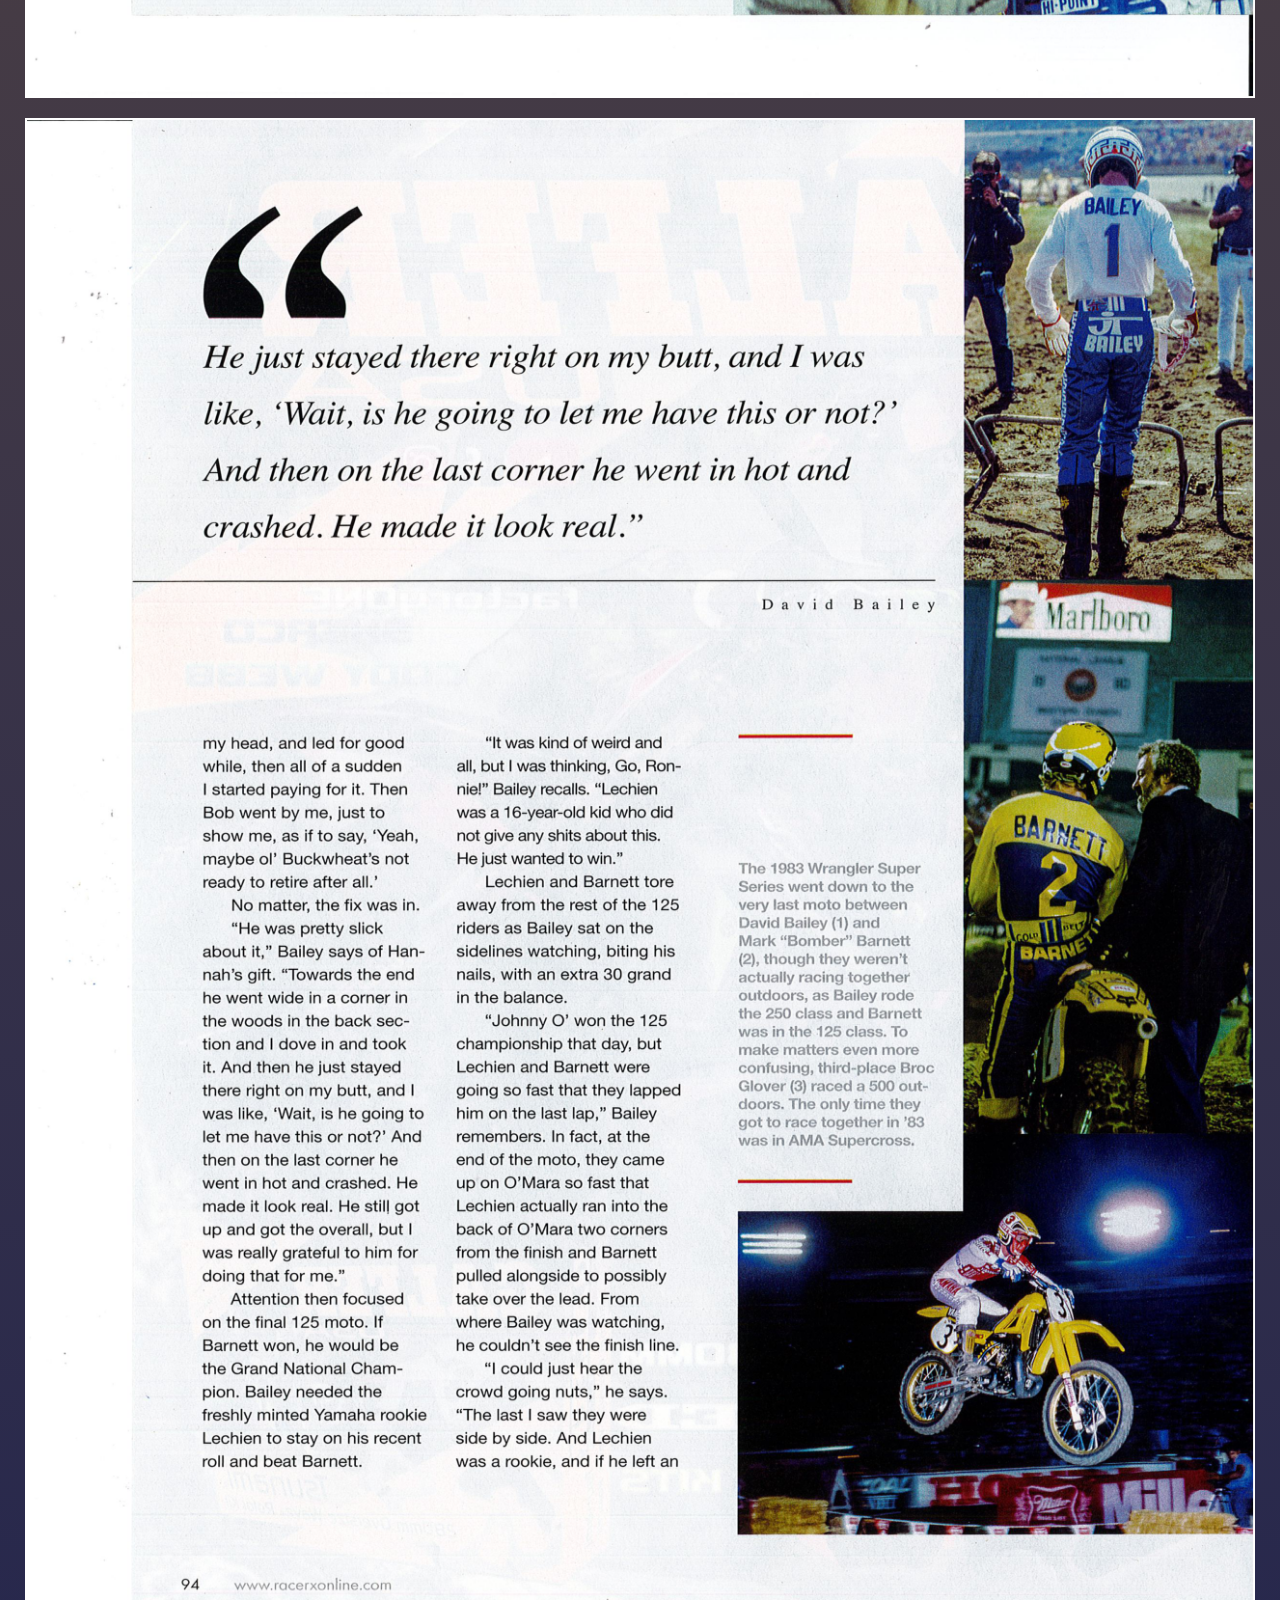
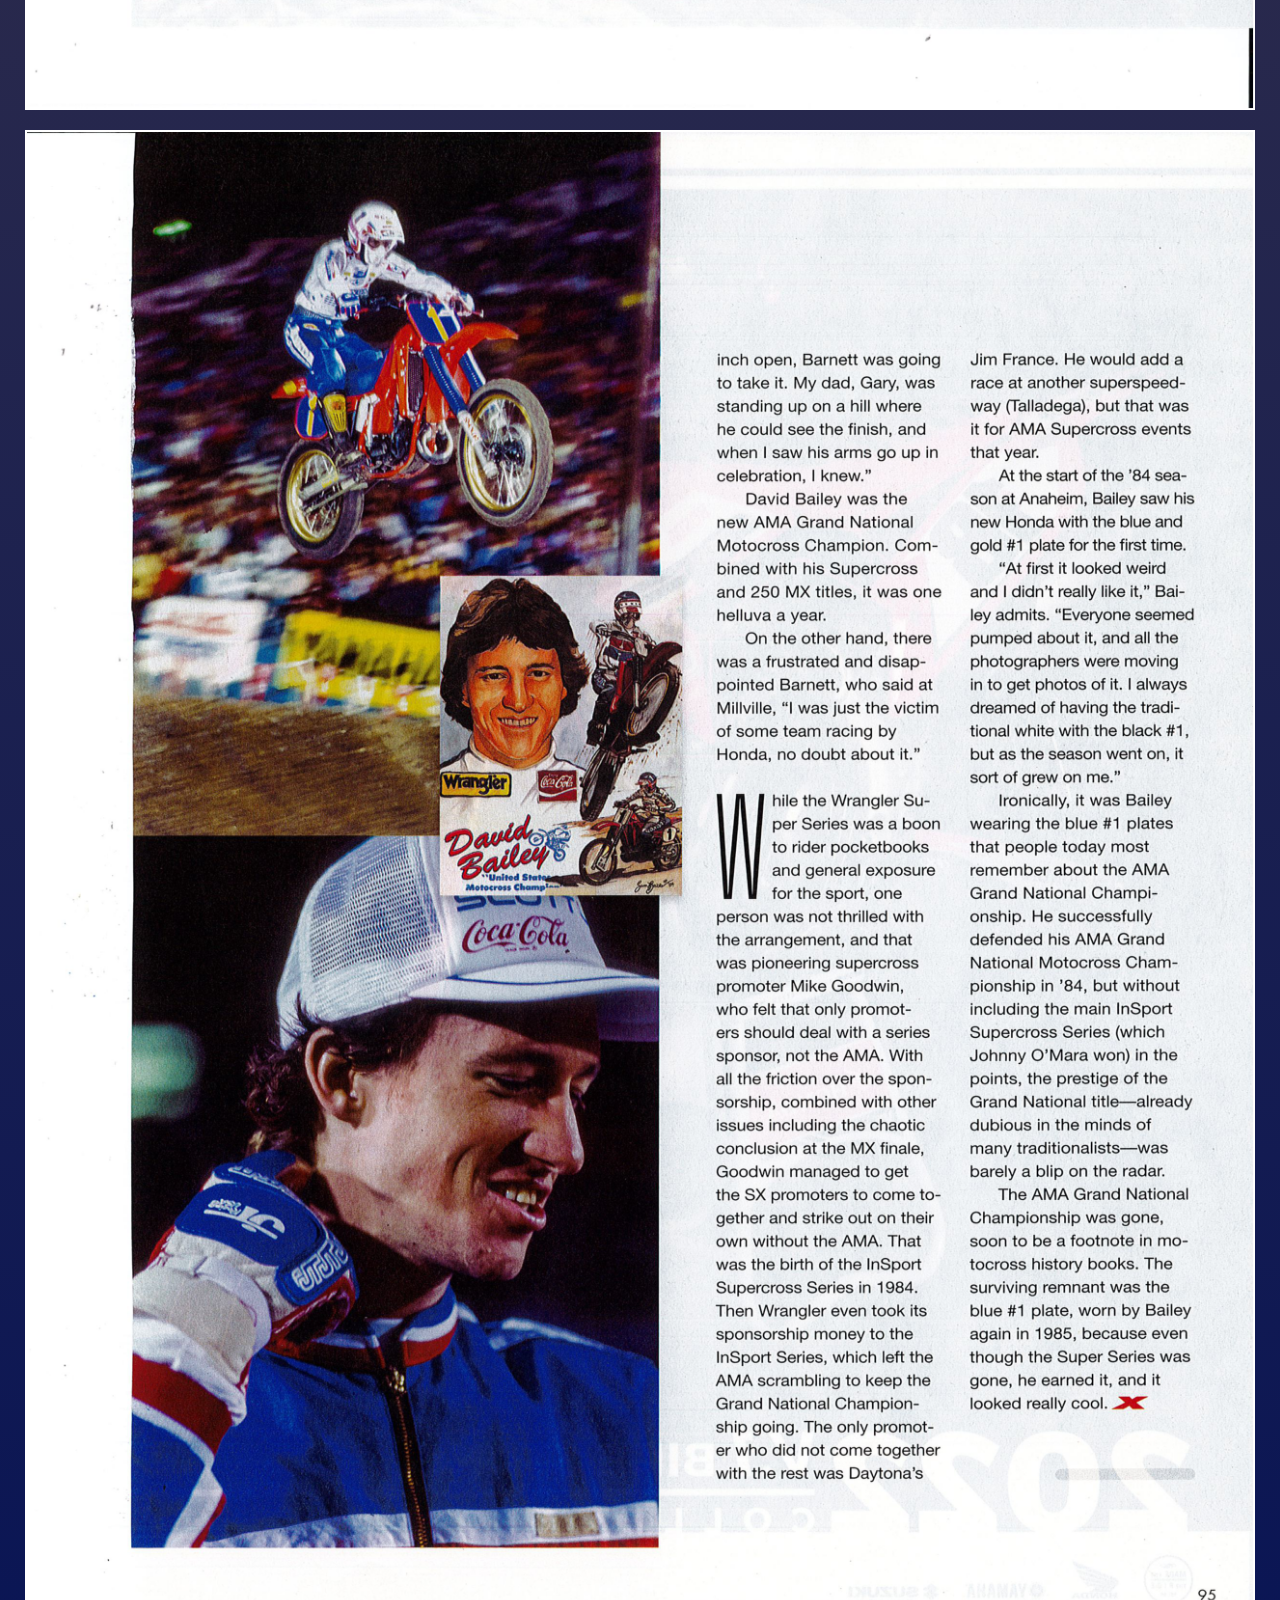
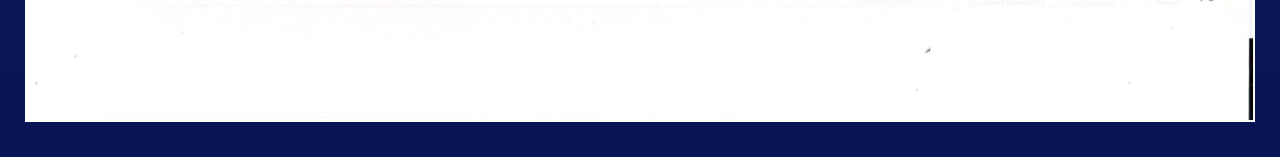
==== commit e329cd53: "Just made the top the same color" ====
--- a/index.html
+++ b/index.html
@@ -4,7 +4,7 @@
 
 <head>
     <link rel="stylesheet" type="text/css" href="style.css">
-    <meta name="theme-color" content="linear-gradient(to bottom, #BA8626, #081455)">
+    <meta name="theme-color" content="#BA8626">
 </head>
 
 <body>
--- a/style.css
+++ b/style.css
@@ -12,7 +12,6 @@
     margin: 15px;
     padding: 10px;
     display: flex;
-    background: inherit;
 
 }
 
@@ -27,8 +26,8 @@
 .image-container img {
     width: 100%;
     margin: 10px;
-    border-style: groove;
-    border-color: aqua;
+    /* border-style: groove;
+    border-color: aqua; */
 }
 
 
